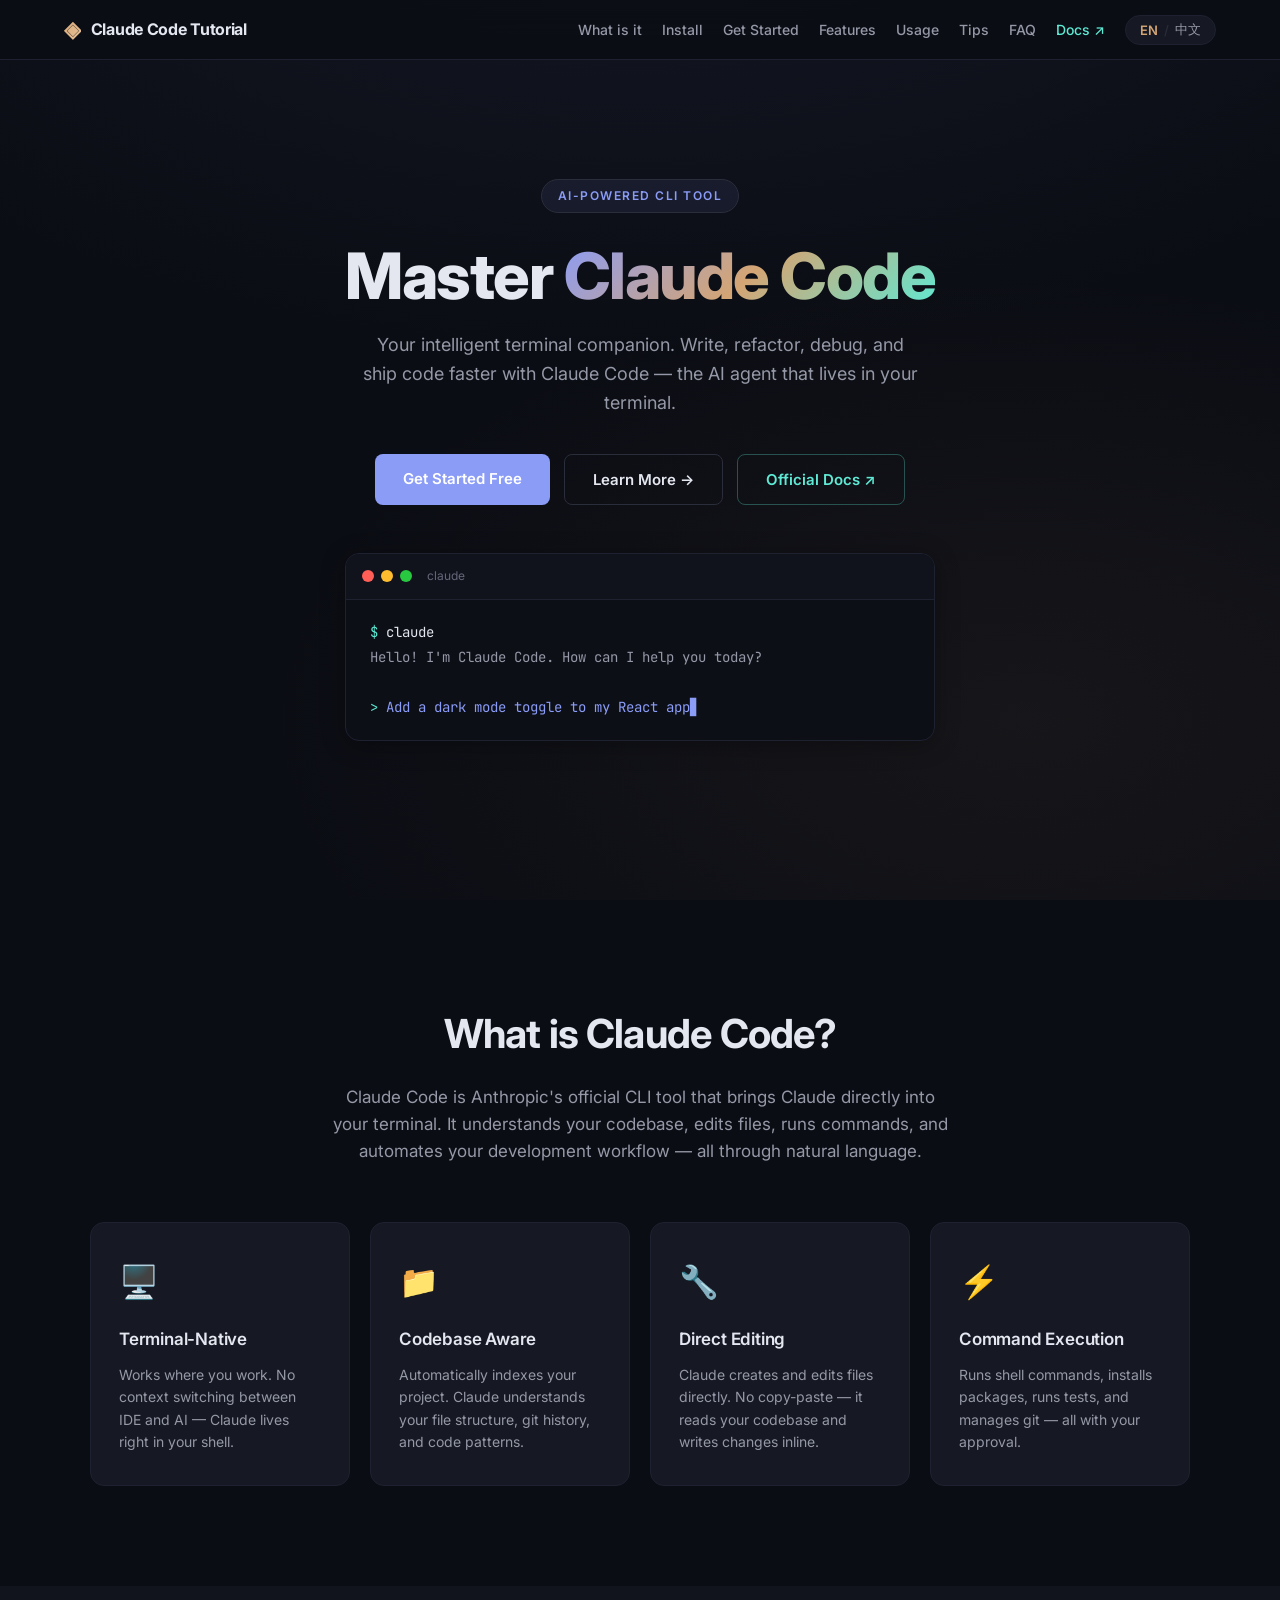
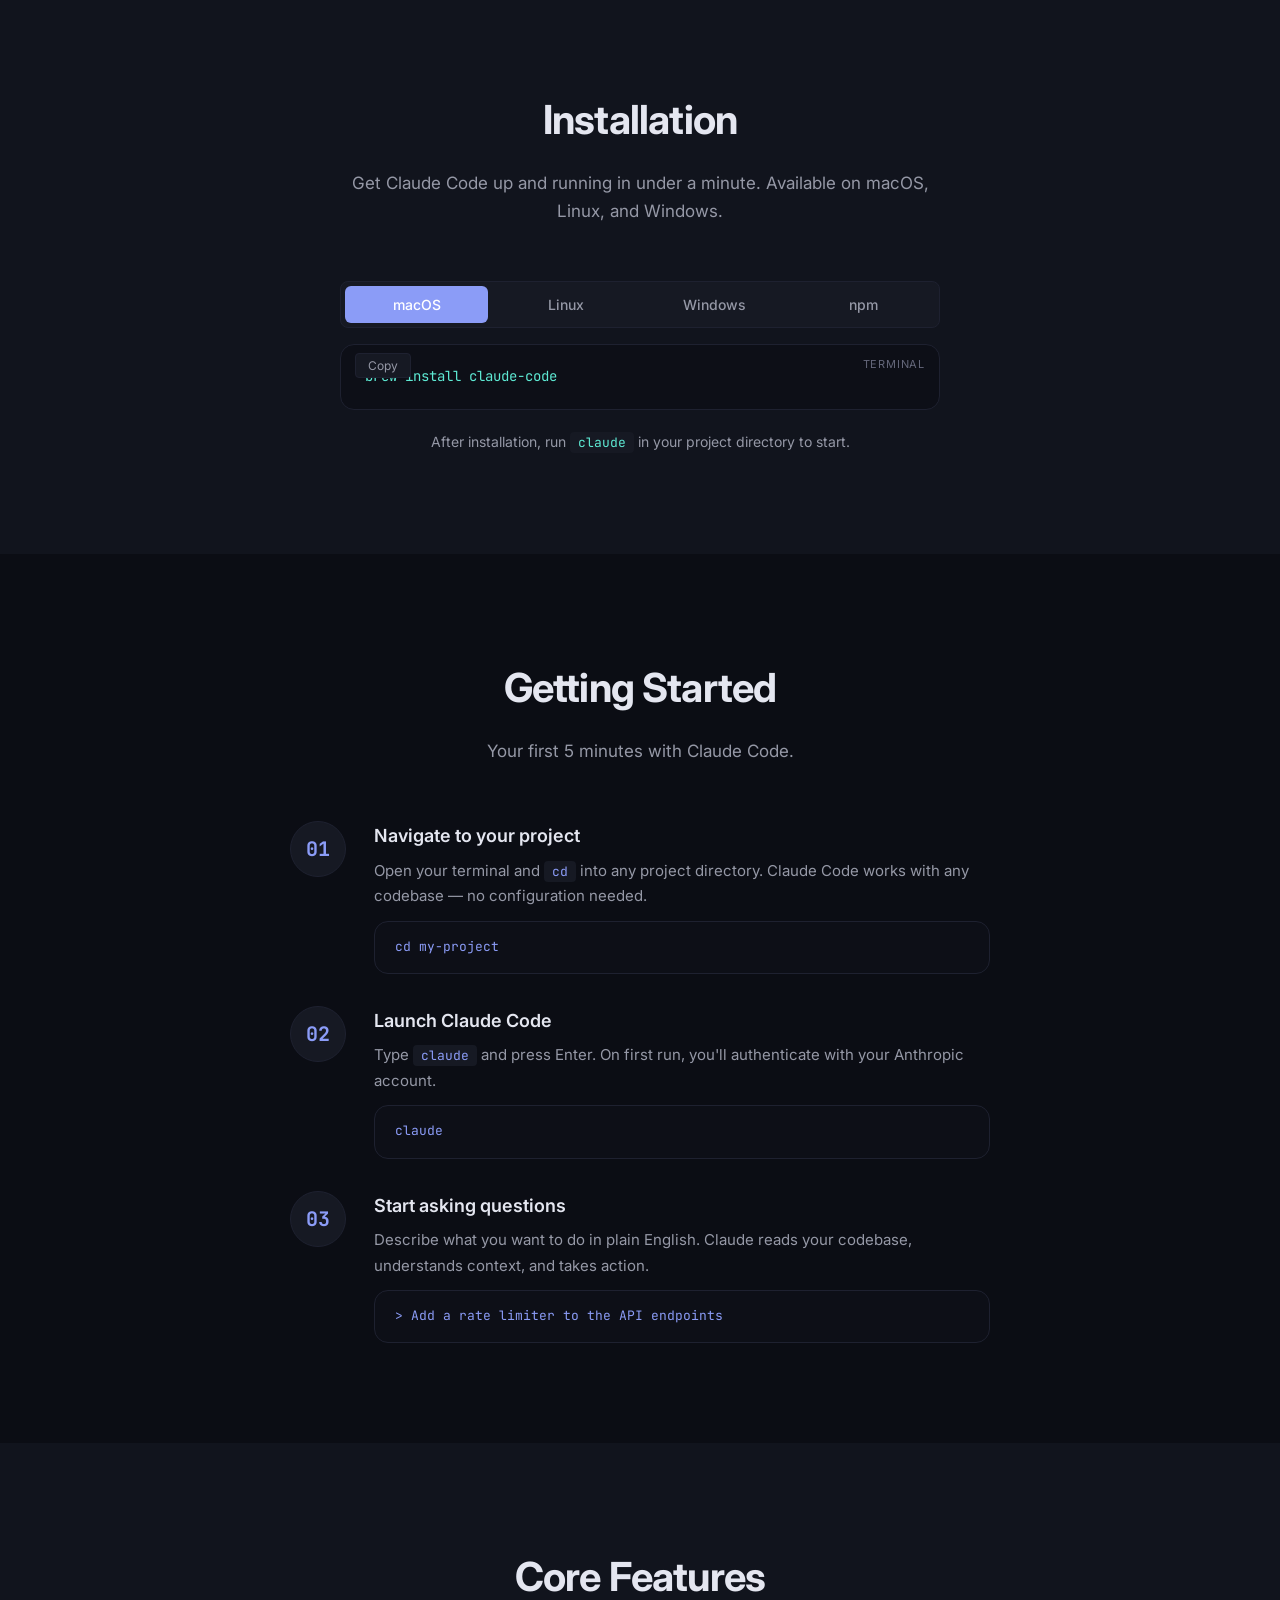
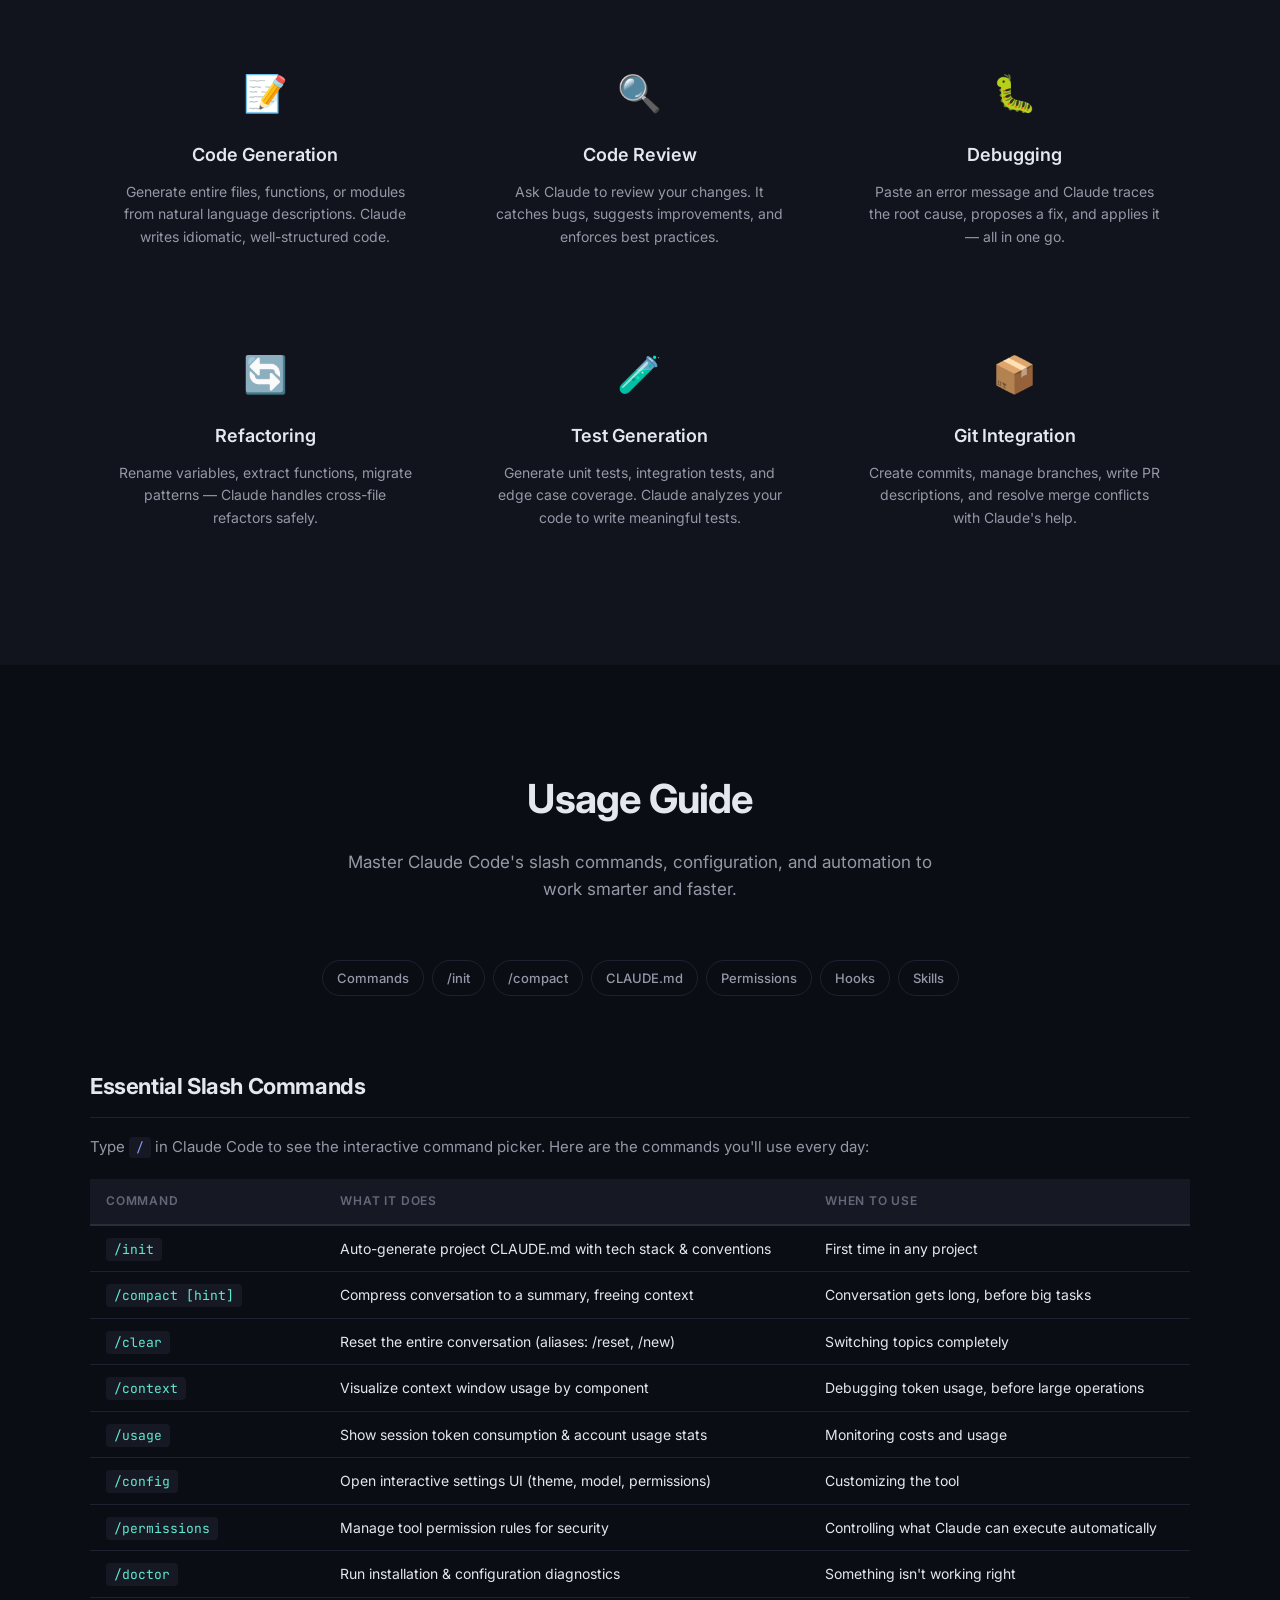
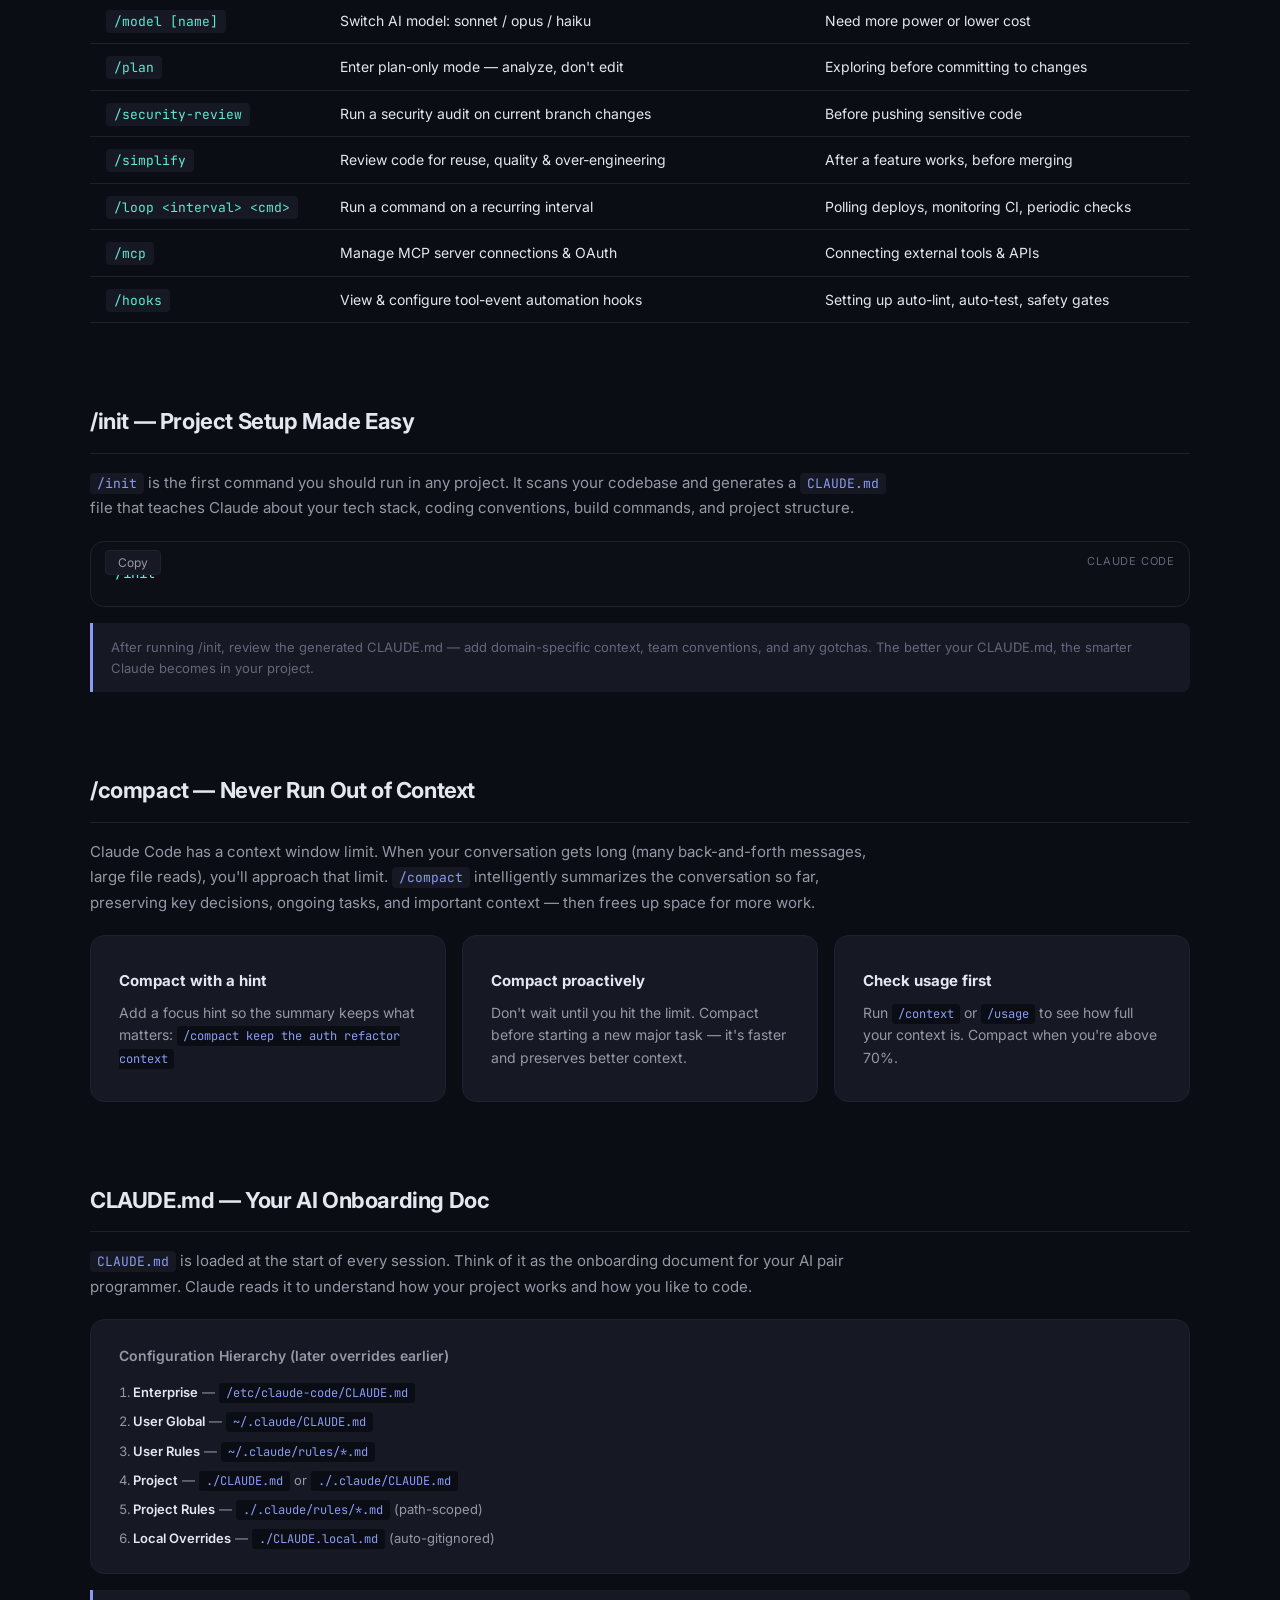
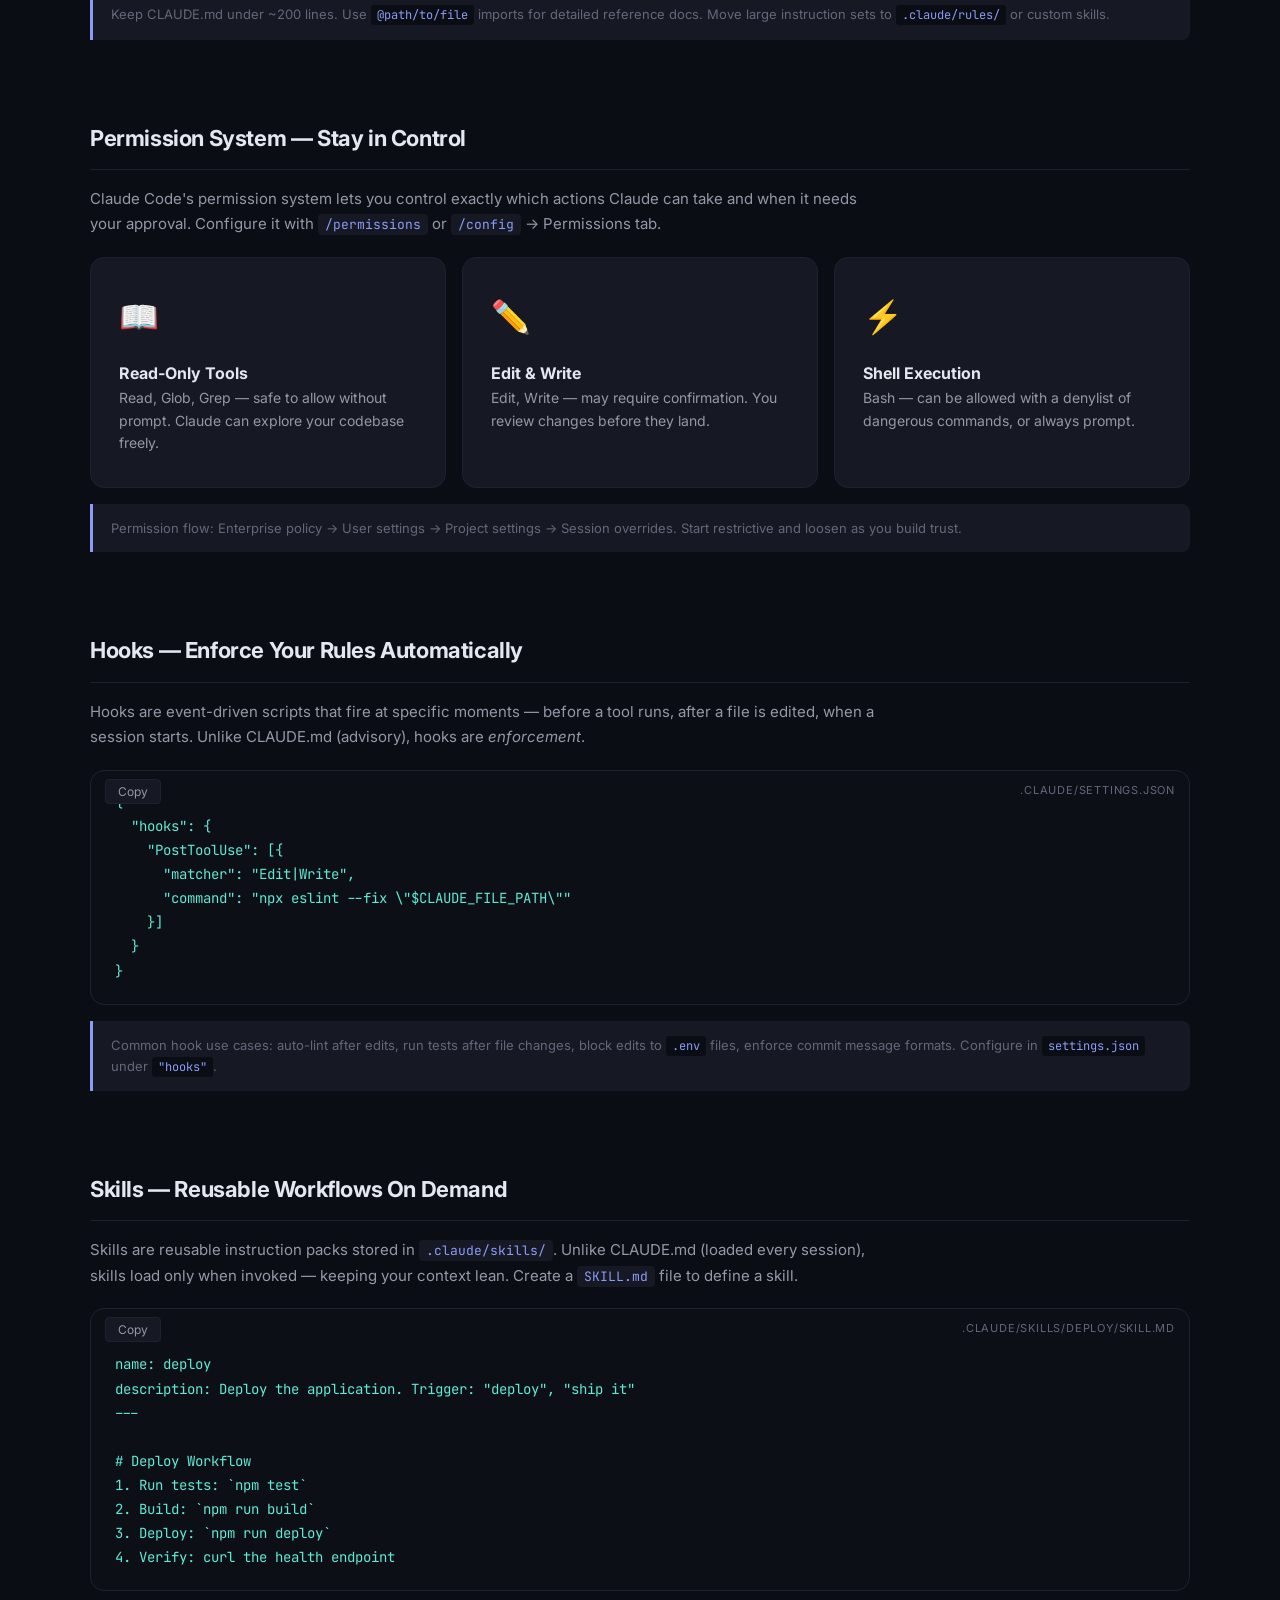
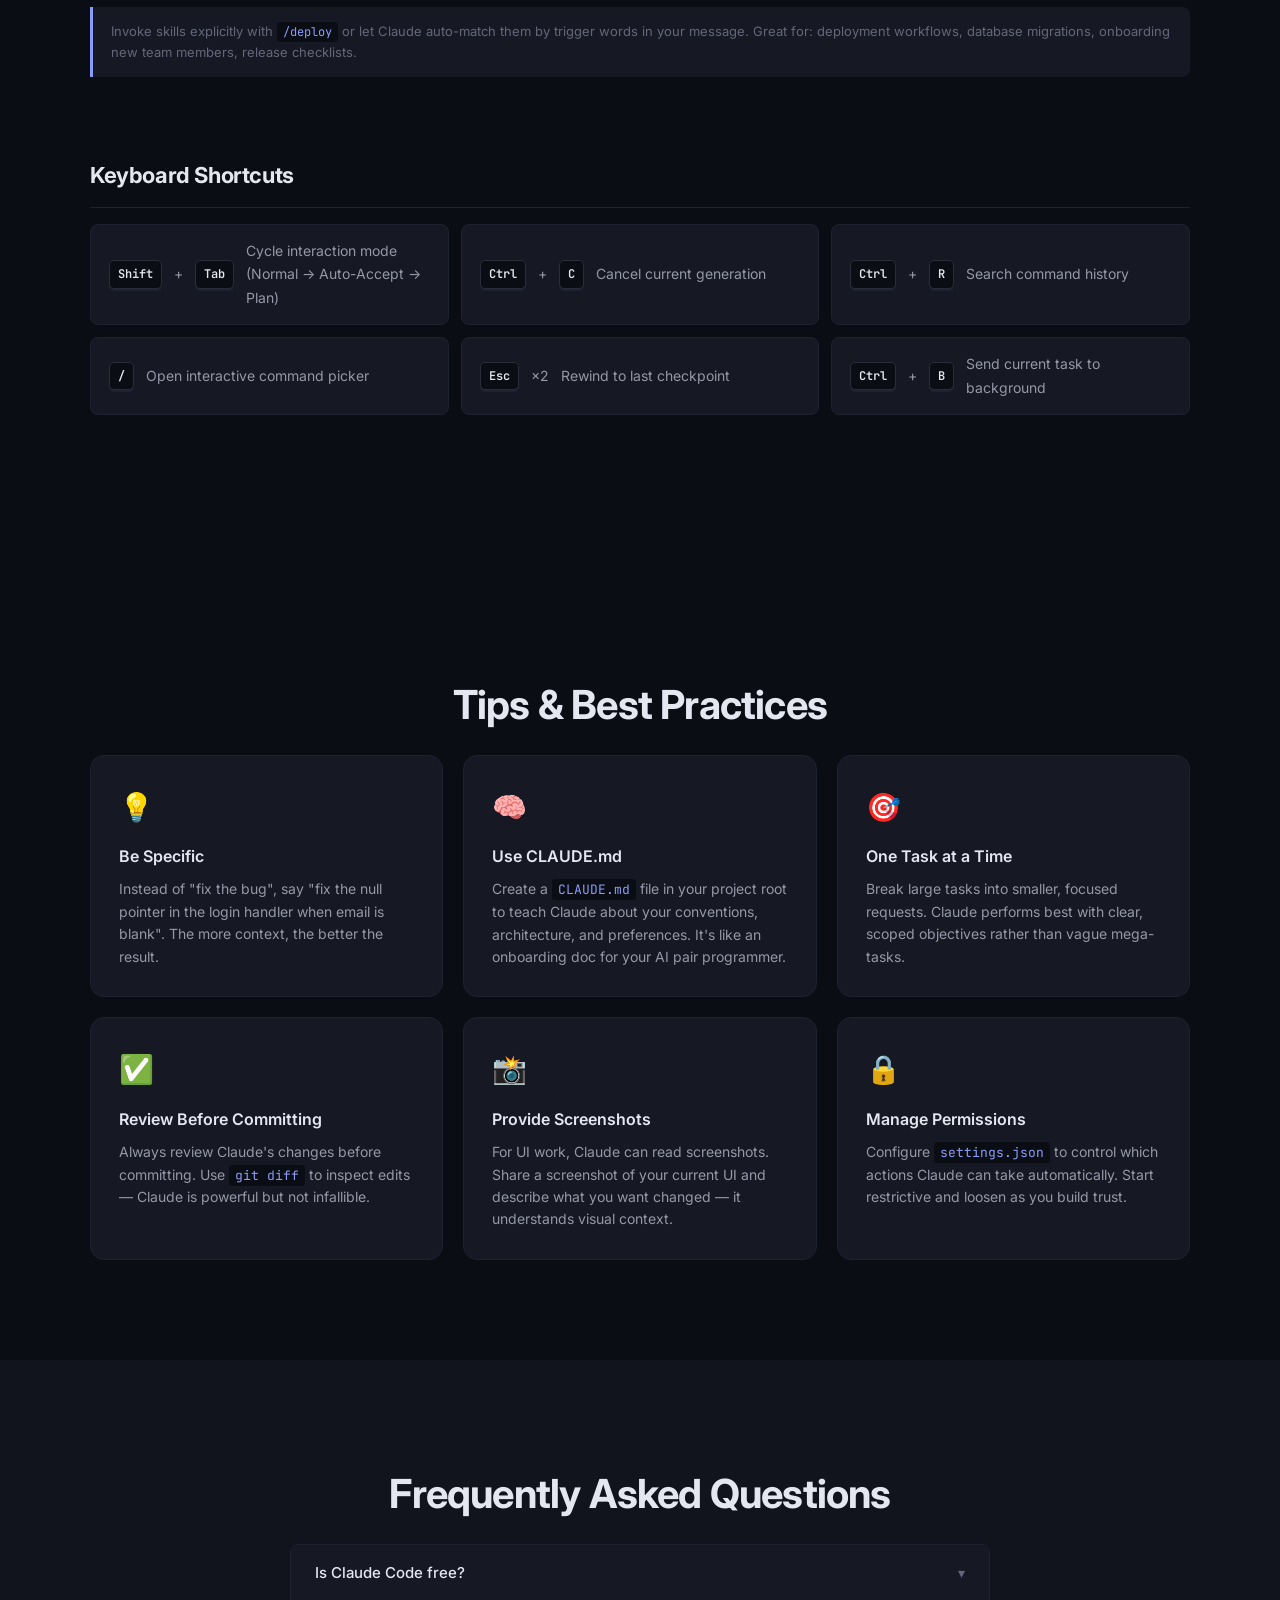
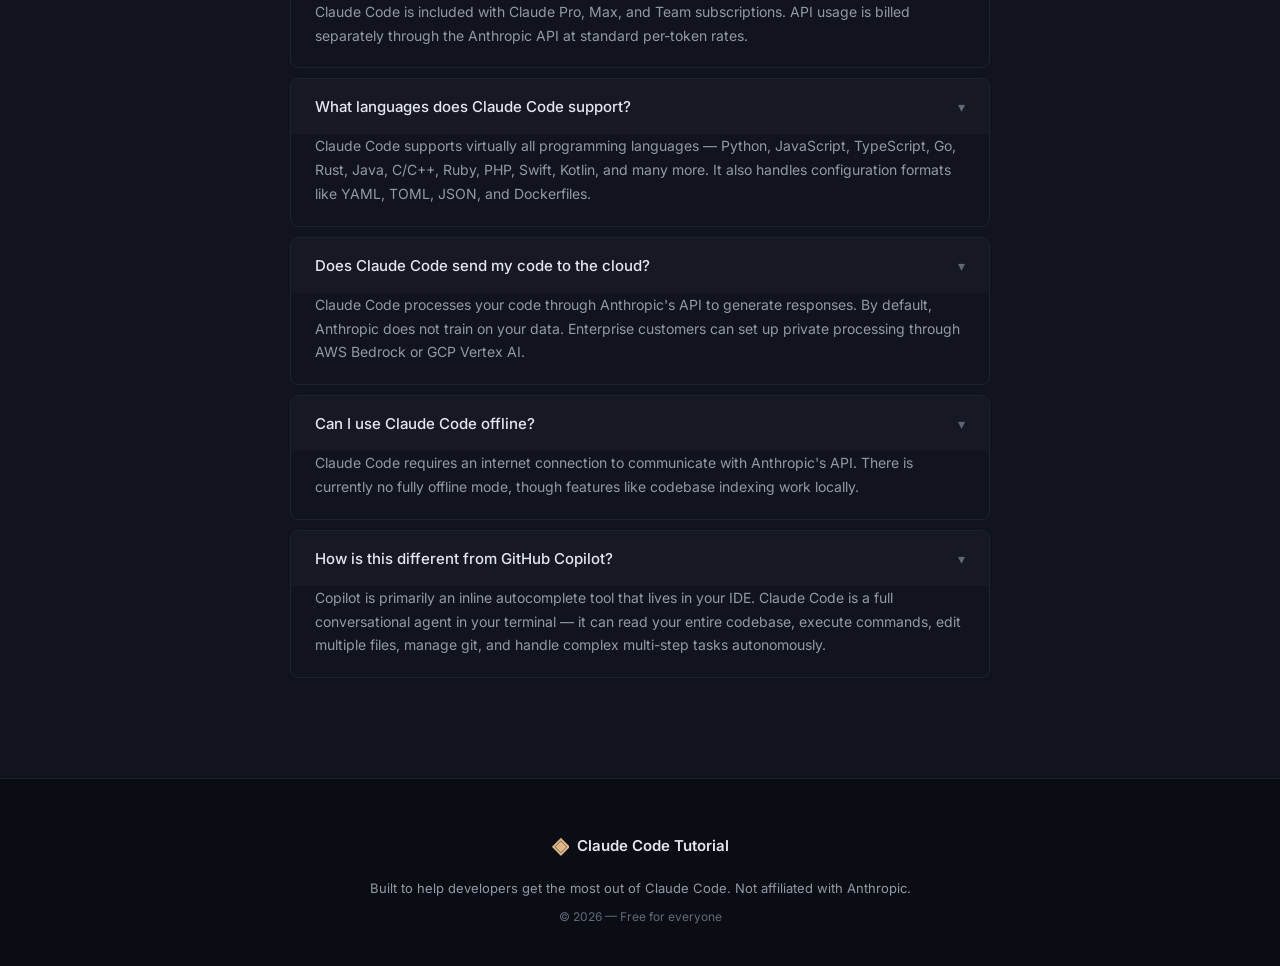
==== index.html @ 5f7d4d85 "Add files via upload" ====
<!DOCTYPE html>
<html lang="en" data-lang="en">
<head>
    <meta charset="UTF-8">
    <meta name="viewport" content="width=device-width, initial-scale=1.0">
    <title data-i18n="title">Claude Code Tutorial — Master AI-Powered Development</title>
    <meta name="description" content="A comprehensive tutorial for Claude Code, the AI-powered CLI coding assistant from Anthropic. Learn installation, slash commands, CLAUDE.md, permissions, hooks, and skills.">
    <meta name="keywords" content="Claude Code, tutorial, AI coding, CLI, Anthropic, slash commands, CLAUDE.md, AI assistant, coding tutorial, developer tools">
    <meta name="author" content="Claude Code Tutorial">
    <meta name="robots" content="index, follow, max-snippet:-1, max-image-preview:large">

    <!-- Favicon -->
    <link rel="icon" type="image/svg+xml" href="data:image/svg+xml,%3Csvg xmlns='http://www.w3.org/2000/svg' viewBox='0 0 32 32'%3E%3Crect width='32' height='32' rx='6' fill='%230b0d14'/%3E%3Ctext x='16' y='24' text-anchor='middle' font-size='22' font-weight='bold' fill='%23d4a574' font-family='serif'%3E◈%3C/text%3E%3C/svg%3E">
    <link rel="apple-touch-icon" href="data:image/svg+xml,%3Csvg xmlns='http://www.w3.org/2000/svg' viewBox='0 0 32 32'%3E%3Crect width='32' height='32' rx='6' fill='%230b0d14'/%3E%3Ctext x='16' y='24' text-anchor='middle' font-size='22' font-weight='bold' fill='%23d4a574' font-family='serif'%3E◈%3C/text%3E%3C/svg%3E">

    <!-- Canonical -->
    <link rel="canonical" href="https://claude-code.tutorial">
    <link rel="alternate" hreflang="en" href="https://claude-code.tutorial">
    <link rel="alternate" hreflang="zh" href="https://claude-code.tutorial?lang=zh">

    <!-- Open Graph -->
    <meta property="og:type" content="website">
    <meta property="og:title" content="Claude Code Tutorial — Master AI-Powered Development">
    <meta property="og:description" content="A comprehensive tutorial for Claude Code, the AI-powered CLI coding assistant. Learn installation, slash commands, CLAUDE.md, permissions, hooks, and skills.">
    <meta property="og:site_name" content="Claude Code Tutorial">
    <meta property="og:locale" content="en_US">
    <meta property="og:image" content="https://claude-code.tutorial/og-image.png">
    <meta property="og:image:width" content="1200">
    <meta property="og:image:height" content="630">

    <!-- Twitter Card -->
    <meta name="twitter:card" content="summary_large_image">
    <meta name="twitter:title" content="Claude Code Tutorial — Master AI-Powered Development">
    <meta name="twitter:description" content="A comprehensive tutorial for Claude Code, the AI-powered CLI coding assistant. Learn installation, slash commands, CLAUDE.md, permissions, hooks, and skills.">
    <meta name="twitter:image" content="https://claude-code.tutorial/og-image.png">

    <!-- Structured Data (Schema.org) -->
    <script type="application/ld+json">
    {
      "@context": "https://schema.org",
      "@type": "WebSite",
      "name": "Claude Code Tutorial",
      "url": "https://claude-code.tutorial",
      "description": "A comprehensive tutorial for Claude Code, the AI-powered CLI coding assistant from Anthropic.",
      "inLanguage": ["en", "zh"],
      "about": {
        "@type": "SoftwareApplication",
        "name": "Claude Code",
        "applicationCategory": "DeveloperApplication",
        "operatingSystem": "macOS, Linux, Windows"
      },
      "hasPart": [
        {
          "@type": "HowTo",
          "name": "Installing Claude Code",
          "step": [
            { "@type": "HowToStep", "position": 1, "text": "Open your terminal" },
            { "@type": "HowToStep", "position": 2, "text": "Run the install command for your platform" },
            { "@type": "HowToStep", "position": 3, "text": "Navigate to your project and run 'claude'" }
          ]
        }
      ]
    }
    </script>

    <link rel="stylesheet" href="css/style.css">
    <link rel="preconnect" href="https://fonts.googleapis.com">
    <link rel="preconnect" href="https://fonts.gstatic.com" crossorigin>
    <link href="https://fonts.googleapis.com/css2?family=Inter:wght@400;500;600;700;800&family=JetBrains+Mono:wght@400;500;600&display=swap" rel="stylesheet">
</head>
<body>

    <!-- Navigation -->
    <nav class="nav">
        <div class="nav-inner">
            <a href="#" class="nav-logo">
                <span class="logo-icon">◈</span>
                <span data-i18n="nav_title">Claude Code Tutorial</span>
            </a>
            <div class="nav-actions">
                <a href="#what" class="nav-link" data-i18n="nav_what">What is it</a>
                <a href="#install" class="nav-link" data-i18n="nav_install">Install</a>
                <a href="#start" class="nav-link" data-i18n="nav_start">Get Started</a>
                <a href="#features" class="nav-link" data-i18n="nav_features">Features</a>
                <a href="#usage" class="nav-link" data-i18n="nav_usage">Usage</a>
                <a href="#tips" class="nav-link" data-i18n="nav_tips">Tips</a>
                <a href="#faq" class="nav-link" data-i18n="nav_faq">FAQ</a>
                <a href="https://code.claude.com/docs" class="nav-link nav-link-external" target="_blank" rel="noopener" data-i18n="nav_docs">Docs ↗</a>
                <button class="lang-switch" id="langSwitch" aria-label="Switch language">
                    <span class="lang-option lang-active" data-lang-val="en">EN</span>
                    <span class="lang-divider">/</span>
                    <span class="lang-option" data-lang-val="zh">中文</span>
                </button>
            </div>
        </div>
    </nav>

    <!-- Hero -->
    <header class="hero" id="hero">
        <div class="hero-bg"></div>
        <div class="hero-content">
            <div class="hero-badge" data-i18n="hero_badge">AI-POWERED CLI TOOL</div>
            <h1 data-i18n="hero_title">Master <span class="gradient-text">Claude Code</span></h1>
            <p class="hero-subtitle" data-i18n="hero_subtitle">
                Your intelligent terminal companion. Write, refactor, debug, and ship code faster with Claude Code — the AI agent that lives in your terminal.
            </p>
            <div class="hero-buttons">
                <a href="#install" class="btn btn-primary" data-i18n="hero_cta">Get Started Free</a>
                <a href="#what" class="btn btn-secondary" data-i18n="hero_learn">Learn More →</a>
                <a href="https://code.claude.com/docs" class="btn btn-outline" target="_blank" rel="noopener" data-i18n="hero_docs">Official Docs ↗</a>
            </div>
            <div class="hero-terminal">
                <div class="terminal-bar">
                    <span class="terminal-dot red"></span>
                    <span class="terminal-dot yellow"></span>
                    <span class="terminal-dot green"></span>
                    <span class="terminal-title">claude</span>
                </div>
                <div class="terminal-body">
                    <span class="prompt">$</span> <span class="cmd">claude</span>
                    <br>
                    <span class="output">Hello! I'm Claude Code. How can I help you today?</span>
                    <br><br>
                    <span class="prompt">></span> <span class="cmd-typed">Add a dark mode toggle to my React app</span><span class="cursor">▊</span>
                </div>
            </div>
        </div>
    </header>

    <!-- What is Claude Code -->
    <section id="what" class="section">
        <div class="container">
            <h2 class="section-title" data-i18n="what_title">What is Claude Code?</h2>
            <p class="section-lead" data-i18n="what_lead">
                Claude Code is Anthropic's official CLI tool that brings Claude directly into your terminal. It understands your codebase, edits files, runs commands, and automates your development workflow — all through natural language.
            </p>
            <div class="cards-grid">
                <div class="card">
                    <div class="card-icon">🖥️</div>
                    <h3 data-i18n="what_card1_title">Terminal-Native</h3>
                    <p data-i18n="what_card1_desc">Works where you work. No context switching between IDE and AI — Claude lives right in your shell.</p>
                </div>
                <div class="card">
                    <div class="card-icon">📁</div>
                    <h3 data-i18n="what_card2_title">Codebase Aware</h3>
                    <p data-i18n="what_card2_desc">Automatically indexes your project. Claude understands your file structure, git history, and code patterns.</p>
                </div>
                <div class="card">
                    <div class="card-icon">🔧</div>
                    <h3 data-i18n="what_card3_title">Direct Editing</h3>
                    <p data-i18n="what_card3_desc">Claude creates and edits files directly. No copy-paste — it reads your codebase and writes changes inline.</p>
                </div>
                <div class="card">
                    <div class="card-icon">⚡</div>
                    <h3 data-i18n="what_card4_title">Command Execution</h3>
                    <p data-i18n="what_card4_desc">Runs shell commands, installs packages, runs tests, and manages git — all with your approval.</p>
                </div>
            </div>
        </div>
    </section>

    <!-- Installation -->
    <section id="install" class="section section-alt">
        <div class="container">
            <h2 class="section-title" data-i18n="install_title">Installation</h2>
            <p class="section-lead" data-i18n="install_lead">
                Get Claude Code up and running in under a minute. Available on macOS, Linux, and Windows.
            </p>
            <div class="install-tabs">
                <div class="tab-buttons">
                    <button class="tab-btn active" data-tab="macos">macOS</button>
                    <button class="tab-btn" data-tab="linux">Linux</button>
                    <button class="tab-btn" data-tab="windows">Windows</button>
                    <button class="tab-btn" data-tab="npm">npm</button>
                </div>
                <div class="tab-content active" data-tab-content="macos">
                    <div class="code-block">
                        <div class="code-label">Terminal</div>
                        <pre><code>brew install claude-code</code></pre>
                        <button class="copy-btn" data-copy="brew install claude-code" data-i18n="copy">Copy</button>
                    </div>
                </div>
                <div class="tab-content" data-tab-content="linux">
                    <div class="code-block">
                        <div class="code-label">Terminal</div>
                        <pre><code>curl -fsSL https://claude.ai/install.sh | bash</code></pre>
                        <button class="copy-btn" data-copy="curl -fsSL https://claude.ai/install.sh | bash" data-i18n="copy">Copy</button>
                    </div>
                </div>
                <div class="tab-content" data-tab-content="windows">
                    <div class="code-block">
                        <div class="code-label">PowerShell</div>
                        <pre><code>irm https://claude.ai/install.ps1 | iex</code></pre>
                        <button class="copy-btn" data-copy="irm https://claude.ai/install.ps1 | iex" data-i18n="copy">Copy</button>
                    </div>
                </div>
                <div class="tab-content" data-tab-content="npm">
                    <div class="code-block">
                        <div class="code-label">Terminal</div>
                        <pre><code>npm install -g @anthropic-ai/claude-code</code></pre>
                        <button class="copy-btn" data-copy="npm install -g @anthropic-ai/claude-code" data-i18n="copy">Copy</button>
                    </div>
                </div>
            </div>
            <p class="install-note" data-i18n="install_note">
                After installation, run <code>claude</code> in your project directory to start.
            </p>
        </div>
    </section>

    <!-- Getting Started -->
    <section id="start" class="section">
        <div class="container">
            <h2 class="section-title" data-i18n="start_title">Getting Started</h2>
            <p class="section-lead" data-i18n="start_lead">Your first 5 minutes with Claude Code.</p>
            <div class="steps">
                <div class="step">
                    <div class="step-number">01</div>
                    <div class="step-content">
                        <h3 data-i18n="start_step1_title">Navigate to your project</h3>
                        <p data-i18n="start_step1_desc">Open your terminal and <code>cd</code> into any project directory. Claude Code works with any codebase — no configuration needed.</p>
                        <div class="code-block compact">
                            <pre><code>cd my-project</code></pre>
                        </div>
                    </div>
                </div>
                <div class="step">
                    <div class="step-number">02</div>
                    <div class="step-content">
                        <h3 data-i18n="start_step2_title">Launch Claude Code</h3>
                        <p data-i18n="start_step2_desc">Type <code>claude</code> and press Enter. On first run, you'll authenticate with your Anthropic account.</p>
                        <div class="code-block compact">
                            <pre><code>claude</code></pre>
                        </div>
                    </div>
                </div>
                <div class="step">
                    <div class="step-number">03</div>
                    <div class="step-content">
                        <h3 data-i18n="start_step3_title">Start asking questions</h3>
                        <p data-i18n="start_step3_desc">Describe what you want to do in plain English. Claude reads your codebase, understands context, and takes action.</p>
                        <div class="code-block compact">
                            <pre><code>> Add a rate limiter to the API endpoints</code></pre>
                        </div>
                    </div>
                </div>
            </div>
        </div>
    </section>

    <!-- Features -->
    <section id="features" class="section section-alt">
        <div class="container">
            <h2 class="section-title" data-i18n="features_title">Core Features</h2>
            <div class="features-grid">
                <div class="feature">
                    <div class="feature-icon">📝</div>
                    <h3 data-i18n="feature1_title">Code Generation</h3>
                    <p data-i18n="feature1_desc">Generate entire files, functions, or modules from natural language descriptions. Claude writes idiomatic, well-structured code.</p>
                </div>
                <div class="feature">
                    <div class="feature-icon">🔍</div>
                    <h3 data-i18n="feature2_title">Code Review</h3>
                    <p data-i18n="feature2_desc">Ask Claude to review your changes. It catches bugs, suggests improvements, and enforces best practices.</p>
                </div>
                <div class="feature">
                    <div class="feature-icon">🐛</div>
                    <h3 data-i18n="feature3_title">Debugging</h3>
                    <p data-i18n="feature3_desc">Paste an error message and Claude traces the root cause, proposes a fix, and applies it — all in one go.</p>
                </div>
                <div class="feature">
                    <div class="feature-icon">🔄</div>
                    <h3 data-i18n="feature4_title">Refactoring</h3>
                    <p data-i18n="feature4_desc">Rename variables, extract functions, migrate patterns — Claude handles cross-file refactors safely.</p>
                </div>
                <div class="feature">
                    <div class="feature-icon">🧪</div>
                    <h3 data-i18n="feature5_title">Test Generation</h3>
                    <p data-i18n="feature5_desc">Generate unit tests, integration tests, and edge case coverage. Claude analyzes your code to write meaningful tests.</p>
                </div>
                <div class="feature">
                    <div class="feature-icon">📦</div>
                    <h3 data-i18n="feature6_title">Git Integration</h3>
                    <p data-i18n="feature6_desc">Create commits, manage branches, write PR descriptions, and resolve merge conflicts with Claude's help.</p>
                </div>
            </div>
        </div>
    </section>

    <!-- Usage Guide -->
    <section id="usage" class="section">
        <div class="container">
            <h2 class="section-title" data-i18n="usage_title">Usage Guide</h2>
            <p class="section-lead" data-i18n="usage_lead">
                Master Claude Code's slash commands, configuration, and automation to work smarter and faster.
            </p>

            <!-- Sub-nav for usage -->
            <div class="usage-subnav">
                <a href="#usage-commands" data-i18n="usage_sub_commands">Commands</a>
                <a href="#usage-init" data-i18n="usage_sub_init">/init</a>
                <a href="#usage-compact" data-i18n="usage_sub_compact">/compact</a>
                <a href="#usage-claudemd" data-i18n="usage_sub_claudemd">CLAUDE.md</a>
                <a href="#usage-permissions" data-i18n="usage_sub_perms">Permissions</a>
                <a href="#usage-hooks" data-i18n="usage_sub_hooks">Hooks</a>
                <a href="#usage-skills" data-i18n="usage_sub_skills">Skills</a>
            </div>

            <!-- Essential Slash Commands -->
            <div id="usage-commands" class="usage-block">
                <h3 class="usage-title" data-i18n="usage_cmd_title">Essential Slash Commands</h3>
                <p class="usage-desc" data-i18n="usage_cmd_desc">
                    Type <code>/</code> in Claude Code to see the interactive command picker. Here are the commands you'll use every day:
                </p>
                <div class="cmd-table-wrap">
                    <table class="cmd-table">
                        <thead>
                            <tr>
                                <th data-i18n="tbl_command">Command</th>
                                <th data-i18n="tbl_what">What it does</th>
                                <th data-i18n="tbl_when">When to use</th>
                            </tr>
                        </thead>
                        <tbody>
                            <tr>
                                <td><code>/init</code></td>
                                <td data-i18n="cmd_init_desc">Auto-generate project CLAUDE.md with tech stack &amp; conventions</td>
                                <td data-i18n="cmd_init_when">First time in any project</td>
                            </tr>
                            <tr>
                                <td><code>/compact [hint]</code></td>
                                <td data-i18n="cmd_compact_desc">Compress conversation to a summary, freeing context</td>
                                <td data-i18n="cmd_compact_when">Conversation gets long, before big tasks</td>
                            </tr>
                            <tr>
                                <td><code>/clear</code></td>
                                <td data-i18n="cmd_clear_desc">Reset the entire conversation (aliases: /reset, /new)</td>
                                <td data-i18n="cmd_clear_when">Switching topics completely</td>
                            </tr>
                            <tr>
                                <td><code>/context</code></td>
                                <td data-i18n="cmd_context_desc">Visualize context window usage by component</td>
                                <td data-i18n="cmd_context_when">Debugging token usage, before large operations</td>
                            </tr>
                            <tr>
                                <td><code>/usage</code></td>
                                <td data-i18n="cmd_usage_desc">Show session token consumption & account usage stats</td>
                                <td data-i18n="cmd_usage_when">Monitoring costs and usage</td>
                            </tr>
                            <tr>
                                <td><code>/config</code></td>
                                <td data-i18n="cmd_config_desc">Open interactive settings UI (theme, model, permissions)</td>
                                <td data-i18n="cmd_config_when">Customizing the tool</td>
                            </tr>
                            <tr>
                                <td><code>/permissions</code></td>
                                <td data-i18n="cmd_perms_desc">Manage tool permission rules for security</td>
                                <td data-i18n="cmd_perms_when">Controlling what Claude can execute automatically</td>
                            </tr>
                            <tr>
                                <td><code>/doctor</code></td>
                                <td data-i18n="cmd_doctor_desc">Run installation &amp; configuration diagnostics</td>
                                <td data-i18n="cmd_doctor_when">Something isn't working right</td>
                            </tr>
                            <tr>
                                <td><code>/model [name]</code></td>
                                <td data-i18n="cmd_model_desc">Switch AI model: sonnet / opus / haiku</td>
                                <td data-i18n="cmd_model_when">Need more power or lower cost</td>
                            </tr>
                            <tr>
                                <td><code>/plan</code></td>
                                <td data-i18n="cmd_plan_desc">Enter plan-only mode — analyze, don't edit</td>
                                <td data-i18n="cmd_plan_when">Exploring before committing to changes</td>
                            </tr>
                            <tr>
                                <td><code>/security-review</code></td>
                                <td data-i18n="cmd_security_desc">Run a security audit on current branch changes</td>
                                <td data-i18n="cmd_security_when">Before pushing sensitive code</td>
                            </tr>
                            <tr>
                                <td><code>/simplify</code></td>
                                <td data-i18n="cmd_simplify_desc">Review code for reuse, quality &amp; over-engineering</td>
                                <td data-i18n="cmd_simplify_when">After a feature works, before merging</td>
                            </tr>
                            <tr>
                                <td><code>/loop &lt;interval&gt; &lt;cmd&gt;</code></td>
                                <td data-i18n="cmd_loop_desc">Run a command on a recurring interval</td>
                                <td data-i18n="cmd_loop_when">Polling deploys, monitoring CI, periodic checks</td>
                            </tr>
                            <tr>
                                <td><code>/mcp</code></td>
                                <td data-i18n="cmd_mcp_desc">Manage MCP server connections &amp; OAuth</td>
                                <td data-i18n="cmd_mcp_when">Connecting external tools &amp; APIs</td>
                            </tr>
                            <tr>
                                <td><code>/hooks</code></td>
                                <td data-i18n="cmd_hooks_desc">View &amp; configure tool-event automation hooks</td>
                                <td data-i18n="cmd_hooks_when">Setting up auto-lint, auto-test, safety gates</td>
                            </tr>
                        </tbody>
                    </table>
                </div>
            </div>

            <!-- /init Deep Dive -->
            <div id="usage-init" class="usage-block">
                <h3 class="usage-title" data-i18n="usage_init_title">/init — Project Setup Made Easy</h3>
                <p class="usage-desc" data-i18n="usage_init_desc">
                    <code>/init</code> is the first command you should run in any project. It scans your codebase and generates a <code>CLAUDE.md</code> file that teaches Claude about your tech stack, coding conventions, build commands, and project structure.
                </p>
                <div class="code-block">
                    <div class="code-label">Claude Code</div>
                    <pre><code>/init</code></pre>
                    <button class="copy-btn" data-copy="/init" data-i18n="copy">Copy</button>
                </div>
                <p class="usage-note" data-i18n="usage_init_note">
                    After running /init, review the generated CLAUDE.md — add domain-specific context, team conventions, and any gotchas. The better your CLAUDE.md, the smarter Claude becomes in your project.
                </p>
            </div>

            <!-- /compact Deep Dive -->
            <div id="usage-compact" class="usage-block">
                <h3 class="usage-title" data-i18n="usage_compact_title">/compact — Never Run Out of Context</h3>
                <p class="usage-desc" data-i18n="usage_compact_desc">
                    Claude Code has a context window limit. When your conversation gets long (many back-and-forth messages, large file reads), you'll approach that limit. <code>/compact</code> intelligently summarizes the conversation so far, preserving key decisions, ongoing tasks, and important context — then frees up space for more work.
                </p>
                <div class="usage-cards">
                    <div class="card">
                        <h4 data-i18n="compact_tip1_title">Compact with a hint</h4>
                        <p data-i18n="compact_tip1_desc">Add a focus hint so the summary keeps what matters: <code>/compact keep the auth refactor context</code></p>
                    </div>
                    <div class="card">
                        <h4 data-i18n="compact_tip2_title">Compact proactively</h4>
                        <p data-i18n="compact_tip2_desc">Don't wait until you hit the limit. Compact before starting a new major task — it's faster and preserves better context.</p>
                    </div>
                    <div class="card">
                        <h4 data-i18n="compact_tip3_title">Check usage first</h4>
                        <p data-i18n="compact_tip3_desc">Run <code>/context</code> or <code>/usage</code> to see how full your context is. Compact when you're above 70%.</p>
                    </div>
                </div>
            </div>

            <!-- CLAUDE.md Deep Dive -->
            <div id="usage-claudemd" class="usage-block">
                <h3 class="usage-title" data-i18n="usage_claudemd_title">CLAUDE.md — Your AI Onboarding Doc</h3>
                <p class="usage-desc" data-i18n="usage_claudemd_desc">
                    <code>CLAUDE.md</code> is loaded at the start of every session. Think of it as the onboarding document for your AI pair programmer. Claude reads it to understand how your project works and how you like to code.
                </p>
                <div class="claudemd-hierarchy">
                    <h4 data-i18n="claudemd_hierarchy_title">Configuration Hierarchy (later overrides earlier)</h4>
                    <ol>
                        <li><strong data-i18n="claudemd_l1">Enterprise</strong> — <code>/etc/claude-code/CLAUDE.md</code></li>
                        <li><strong data-i18n="claudemd_l2">User Global</strong> — <code>~/.claude/CLAUDE.md</code></li>
                        <li><strong data-i18n="claudemd_l3">User Rules</strong> — <code>~/.claude/rules/*.md</code></li>
                        <li><strong data-i18n="claudemd_l4">Project</strong> — <code>./CLAUDE.md</code> or <code>./.claude/CLAUDE.md</code></li>
                        <li><strong data-i18n="claudemd_l5">Project Rules</strong> — <code>./.claude/rules/*.md</code> (path-scoped)</li>
                        <li><strong data-i18n="claudemd_l6">Local Overrides</strong> — <code>./CLAUDE.local.md</code> (auto-gitignored)</li>
                    </ol>
                </div>
                <p class="usage-note" data-i18n="usage_claudemd_note">
                    Keep CLAUDE.md under ~200 lines. Use <code>@path/to/file</code> imports for detailed reference docs. Move large instruction sets to <code>.claude/rules/</code> or custom skills.
                </p>
            </div>

            <!-- Permissions -->
            <div id="usage-permissions" class="usage-block">
                <h3 class="usage-title" data-i18n="usage_perms_title">Permission System — Stay in Control</h3>
                <p class="usage-desc" data-i18n="usage_perms_desc">
                    Claude Code's permission system lets you control exactly which actions Claude can take and when it needs your approval. Configure it with <code>/permissions</code> or <code>/config</code> → Permissions tab.
                </p>
                <div class="perms-cards">
                    <div class="card">
                        <div class="card-icon">📖</div>
                        <h4 data-i18n="perms_read_title">Read-Only Tools</h4>
                        <p data-i18n="perms_read_desc">Read, Glob, Grep — safe to allow without prompt. Claude can explore your codebase freely.</p>
                    </div>
                    <div class="card">
                        <div class="card-icon">✏️</div>
                        <h4 data-i18n="perms_edit_title">Edit & Write</h4>
                        <p data-i18n="perms_edit_desc">Edit, Write — may require confirmation. You review changes before they land.</p>
                    </div>
                    <div class="card">
                        <div class="card-icon">⚡</div>
                        <h4 data-i18n="perms_bash_title">Shell Execution</h4>
                        <p data-i18n="perms_bash_desc">Bash — can be allowed with a denylist of dangerous commands, or always prompt.</p>
                    </div>
                </div>
                <p class="usage-note" data-i18n="usage_perms_note">
                    Permission flow: Enterprise policy → User settings → Project settings → Session overrides. Start restrictive and loosen as you build trust.
                </p>
            </div>

            <!-- Hooks -->
            <div id="usage-hooks" class="usage-block">
                <h3 class="usage-title" data-i18n="usage_hooks_title">Hooks — Enforce Your Rules Automatically</h3>
                <p class="usage-desc" data-i18n="usage_hooks_desc">
                    Hooks are event-driven scripts that fire at specific moments — before a tool runs, after a file is edited, when a session starts. Unlike CLAUDE.md (advisory), hooks are <em>enforcement</em>.
                </p>
                <div class="code-block">
                    <div class="code-label">.claude/settings.json</div>
                    <pre><code>{
  "hooks": {
    "PostToolUse": [{
      "matcher": "Edit|Write",
      "command": "npx eslint --fix \"$CLAUDE_FILE_PATH\""
    }]
  }
}</code></pre>
                    <button class="copy-btn" data-copy='{
  "hooks": {
    "PostToolUse": [{
      "matcher": "Edit|Write",
      "command": "npx eslint --fix \"$CLAUDE_FILE_PATH\""
    }]
  }
}' data-i18n="copy">Copy</button>
                </div>
                <p class="usage-note" data-i18n="usage_hooks_note">
                    Common hook use cases: auto-lint after edits, run tests after file changes, block edits to <code>.env</code> files, enforce commit message formats. Configure in <code>settings.json</code> under <code>"hooks"</code>.
                </p>
            </div>

            <!-- Skills -->
            <div id="usage-skills" class="usage-block">
                <h3 class="usage-title" data-i18n="usage_skills_title">Skills — Reusable Workflows On Demand</h3>
                <p class="usage-desc" data-i18n="usage_skills_desc">
                    Skills are reusable instruction packs stored in <code>.claude/skills/</code>. Unlike CLAUDE.md (loaded every session), skills load only when invoked — keeping your context lean. Create a <code>SKILL.md</code> file to define a skill.
                </p>
                <div class="code-block">
                    <div class="code-label">.claude/skills/deploy/SKILL.md</div>
                    <pre><code>---
name: deploy
description: Deploy the application. Trigger: "deploy", "ship it"
---

# Deploy Workflow
1. Run tests: `npm test`
2. Build: `npm run build`
3. Deploy: `npm run deploy`
4. Verify: curl the health endpoint</code></pre>
                    <button class="copy-btn" data-copy='---
name: deploy
description: Deploy the application. Trigger: "deploy", "ship it"
---

# Deploy Workflow
1. Run tests: `npm test`
2. Build: `npm run build`
3. Deploy: `npm run deploy`
4. Verify: curl the health endpoint' data-i18n="copy">Copy</button>
                </div>
                <p class="usage-note" data-i18n="usage_skills_note">
                    Invoke skills explicitly with <code>/deploy</code> or let Claude auto-match them by trigger words in your message. Great for: deployment workflows, database migrations, onboarding new team members, release checklists.
                </p>
            </div>

            <!-- Keyboard Shortcuts -->
            <div class="usage-block">
                <h3 class="usage-title" data-i18n="usage_keys_title">Keyboard Shortcuts</h3>
                <div class="keys-grid">
                    <div class="key-item">
                        <kbd>Shift</kbd> + <kbd>Tab</kbd>
                        <span data-i18n="key_mode">Cycle interaction mode (Normal → Auto-Accept → Plan)</span>
                    </div>
                    <div class="key-item">
                        <kbd>Ctrl</kbd> + <kbd>C</kbd>
                        <span data-i18n="key_cancel">Cancel current generation</span>
                    </div>
                    <div class="key-item">
                        <kbd>Ctrl</kbd> + <kbd>R</kbd>
                        <span data-i18n="key_history">Search command history</span>
                    </div>
                    <div class="key-item">
                        <kbd>/</kbd>
                        <span data-i18n="key_picker">Open interactive command picker</span>
                    </div>
                    <div class="key-item">
                        <kbd>Esc</kbd> ×2
                        <span data-i18n="key_rewind">Rewind to last checkpoint</span>
                    </div>
                    <div class="key-item">
                        <kbd>Ctrl</kbd> + <kbd>B</kbd>
                        <span data-i18n="key_background">Send current task to background</span>
                    </div>
                </div>
            </div>

        </div>
    </section>

    <!-- Tips & Tricks -->
    <section id="tips" class="section">
        <div class="container">
            <h2 class="section-title" data-i18n="tips_title">Tips & Best Practices</h2>
            <div class="tips-grid">
                <div class="tip-card">
                    <div class="tip-number">💡</div>
                    <h3 data-i18n="tip1_title">Be Specific</h3>
                    <p data-i18n="tip1_desc">Instead of "fix the bug", say "fix the null pointer in the login handler when email is blank". The more context, the better the result.</p>
                </div>
                <div class="tip-card">
                    <div class="tip-number">🧠</div>
                    <h3 data-i18n="tip2_title">Use CLAUDE.md</h3>
                    <p data-i18n="tip2_desc">Create a <code>CLAUDE.md</code> file in your project root to teach Claude about your conventions, architecture, and preferences. It's like an onboarding doc for your AI pair programmer.</p>
                </div>
                <div class="tip-card">
                    <div class="tip-number">🎯</div>
                    <h3 data-i18n="tip3_title">One Task at a Time</h3>
                    <p data-i18n="tip3_desc">Break large tasks into smaller, focused requests. Claude performs best with clear, scoped objectives rather than vague mega-tasks.</p>
                </div>
                <div class="tip-card">
                    <div class="tip-number">✅</div>
                    <h3 data-i18n="tip4_title">Review Before Committing</h3>
                    <p data-i18n="tip4_desc">Always review Claude's changes before committing. Use <code>git diff</code> to inspect edits — Claude is powerful but not infallible.</p>
                </div>
                <div class="tip-card">
                    <div class="tip-number">📸</div>
                    <h3 data-i18n="tip5_title">Provide Screenshots</h3>
                    <p data-i18n="tip5_desc">For UI work, Claude can read screenshots. Share a screenshot of your current UI and describe what you want changed — it understands visual context.</p>
                </div>
                <div class="tip-card">
                    <div class="tip-number">🔒</div>
                    <h3 data-i18n="tip6_title">Manage Permissions</h3>
                    <p data-i18n="tip6_desc">Configure <code>settings.json</code> to control which actions Claude can take automatically. Start restrictive and loosen as you build trust.</p>
                </div>
            </div>
        </div>
    </section>

    <!-- FAQ -->
    <section id="faq" class="section section-alt">
        <div class="container">
            <h2 class="section-title" data-i18n="faq_title">Frequently Asked Questions</h2>
            <div class="faq-list">
                <div class="faq-item">
                    <button class="faq-question" aria-expanded="false">
                        <span data-i18n="faq1_q">Is Claude Code free?</span>
                        <span class="faq-arrow">▾</span>
                    </button>
                    <div class="faq-answer">
                        <p data-i18n="faq1_a">Claude Code is included with Claude Pro, Max, and Team subscriptions. API usage is billed separately through the Anthropic API at standard per-token rates.</p>
                    </div>
                </div>
                <div class="faq-item">
                    <button class="faq-question" aria-expanded="false">
                        <span data-i18n="faq2_q">What languages does Claude Code support?</span>
                        <span class="faq-arrow">▾</span>
                    </button>
                    <div class="faq-answer">
                        <p data-i18n="faq2_a">Claude Code supports virtually all programming languages — Python, JavaScript, TypeScript, Go, Rust, Java, C/C++, Ruby, PHP, Swift, Kotlin, and many more. It also handles configuration formats like YAML, TOML, JSON, and Dockerfiles.</p>
                    </div>
                </div>
                <div class="faq-item">
                    <button class="faq-question" aria-expanded="false">
                        <span data-i18n="faq3_q">Does Claude Code send my code to the cloud?</span>
                        <span class="faq-arrow">▾</span>
                    </button>
                    <div class="faq-answer">
                        <p data-i18n="faq3_a">Claude Code processes your code through Anthropic's API to generate responses. By default, Anthropic does not train on your data. Enterprise customers can set up private processing through AWS Bedrock or GCP Vertex AI.</p>
                    </div>
                </div>
                <div class="faq-item">
                    <button class="faq-question" aria-expanded="false">
                        <span data-i18n="faq4_q">Can I use Claude Code offline?</span>
                        <span class="faq-arrow">▾</span>
                    </button>
                    <div class="faq-answer">
                        <p data-i18n="faq4_a">Claude Code requires an internet connection to communicate with Anthropic's API. There is currently no fully offline mode, though features like codebase indexing work locally.</p>
                    </div>
                </div>
                <div class="faq-item">
                    <button class="faq-question" aria-expanded="false">
                        <span data-i18n="faq5_q">How is this different from GitHub Copilot?</span>
                        <span class="faq-arrow">▾</span>
                    </button>
                    <div class="faq-answer">
                        <p data-i18n="faq5_a">Copilot is primarily an inline autocomplete tool that lives in your IDE. Claude Code is a full conversational agent in your terminal — it can read your entire codebase, execute commands, edit multiple files, manage git, and handle complex multi-step tasks autonomously.</p>
                    </div>
                </div>
            </div>
        </div>
    </section>

    <!-- Footer -->
    <footer class="footer">
        <div class="container">
            <div class="footer-content">
                <div class="footer-brand">
                    <span class="logo-icon">◈</span>
                    <span data-i18n="footer_brand">Claude Code Tutorial</span>
                </div>
                <p class="footer-text" data-i18n="footer_text">
                    Built to help developers get the most out of Claude Code. Not affiliated with Anthropic.
                </p>
                <p class="footer-copy">© 2026 — <span data-i18n="footer_license">Free for everyone</span></p>
            </div>
        </div>
    </footer>

    <script src="js/i18n.js"></script>
    <script src="js/app.js"></script>
</body>
</html>
---- css/style.css ----
/* ============================================
   Claude Code Tutorial — Styles
   ============================================ */

:root {
    --bg: #0b0d14;
    --bg-secondary: #11141d;
    --bg-card: #161923;
    --bg-code: #0d0f17;
    --border: #1e2130;
    --border-light: #2a2d3a;
    --text: #e4e6f0;
    --text-secondary: #9598a6;
    --text-muted: #64677a;
    --accent: #d4a574;
    --accent-2: #8b9cf7;
    --accent-3: #5eead4;
    --gradient-1: linear-gradient(135deg, #d4a574 0%, #e8c49a 100%);
    --gradient-2: linear-gradient(135deg, #8b9cf7 0%, #a78bfa 100%);
    --gradient-hero: linear-gradient(135deg, #8b9cf7 0%, #d4a574 50%, #5eead4 100%);
    --radius: 8px;
    --radius-lg: 14px;
    --shadow: 0 4px 24px rgba(0,0,0,0.3);
    --font: 'Inter', -apple-system, BlinkMacSystemFont, 'Segoe UI', sans-serif;
    --font-mono: 'JetBrains Mono', 'Fira Code', 'Cascadia Code', monospace;
}

/* Reset */
*, *::before, *::after {
    box-sizing: border-box;
    margin: 0;
    padding: 0;
}

html {
    scroll-behavior: smooth;
    scroll-padding-top: 80px;
}

body {
    font-family: var(--font);
    background: var(--bg);
    color: var(--text);
    line-height: 1.7;
    -webkit-font-smoothing: antialiased;
}

/* ============================================
   Navigation
   ============================================ */

.nav {
    position: fixed;
    top: 0;
    left: 0;
    right: 0;
    z-index: 100;
    background: rgba(11, 13, 20, 0.85);
    backdrop-filter: blur(16px);
    -webkit-backdrop-filter: blur(16px);
    border-bottom: 1px solid var(--border);
    height: 60px;
}

.nav-inner {
    max-width: 1200px;
    margin: 0 auto;
    padding: 0 24px;
    height: 100%;
    display: flex;
    align-items: center;
    justify-content: space-between;
}

.nav-logo {
    display: flex;
    align-items: center;
    gap: 10px;
    text-decoration: none;
    color: var(--text);
    font-weight: 700;
    font-size: 16px;
    letter-spacing: -0.3px;
}

.logo-icon {
    font-size: 22px;
    background: var(--gradient-1);
    -webkit-background-clip: text;
    -webkit-text-fill-color: transparent;
    background-clip: text;
}

.nav-actions {
    display: flex;
    align-items: center;
    gap: 20px;
}

.nav-link {
    text-decoration: none;
    color: var(--text-secondary);
    font-size: 14px;
    font-weight: 500;
    transition: color 0.2s;
}

.nav-link:hover {
    color: var(--text);
}

.nav-link-external {
    color: var(--accent-3);
}

.nav-link-external:hover {
    color: #7af5e0;
}

/* Language Switcher */
.lang-switch {
    background: var(--bg-card);
    border: 1px solid var(--border);
    border-radius: 20px;
    padding: 5px 14px;
    cursor: pointer;
    display: flex;
    align-items: center;
    gap: 6px;
    font-size: 13px;
    font-weight: 500;
    color: var(--text-secondary);
    transition: all 0.2s;
    font-family: var(--font);
}

.lang-switch:hover {
    border-color: var(--border-light);
    color: var(--text);
}

.lang-option {
    transition: color 0.2s;
}

.lang-active {
    color: var(--accent);
    font-weight: 600;
}

.lang-divider {
    color: var(--border-light);
}

/* ============================================
   Hero Section
   ============================================ */

.hero {
    position: relative;
    min-height: 100vh;
    display: flex;
    align-items: center;
    justify-content: center;
    padding: 100px 24px 80px;
    overflow: hidden;
}

.hero-bg {
    position: absolute;
    inset: 0;
    background:
        radial-gradient(ellipse 80% 60% at 50% -20%, rgba(139, 156, 247, 0.08), transparent),
        radial-gradient(ellipse 60% 50% at 80% 80%, rgba(212, 165, 116, 0.06), transparent);
}

.hero-content {
    position: relative;
    z-index: 1;
    text-align: center;
    max-width: 750px;
}

.hero-badge {
    display: inline-block;
    padding: 6px 16px;
    border: 1px solid var(--border-light);
    border-radius: 20px;
    font-size: 12px;
    font-weight: 600;
    text-transform: uppercase;
    letter-spacing: 1.5px;
    color: var(--accent-2);
    background: rgba(139, 156, 247, 0.08);
    margin-bottom: 28px;
}

.hero h1 {
    font-size: clamp(40px, 7vw, 64px);
    font-weight: 800;
    line-height: 1.1;
    letter-spacing: -1.5px;
    margin-bottom: 20px;
}

.gradient-text {
    background: var(--gradient-hero);
    -webkit-background-clip: text;
    -webkit-text-fill-color: transparent;
    background-clip: text;
}

.hero-subtitle {
    font-size: 18px;
    color: var(--text-secondary);
    max-width: 560px;
    margin: 0 auto 36px;
    line-height: 1.6;
}

.hero-buttons {
    display: flex;
    gap: 14px;
    justify-content: center;
    flex-wrap: wrap;
    margin-bottom: 48px;
}

.btn {
    padding: 12px 28px;
    border-radius: 8px;
    font-size: 15px;
    font-weight: 600;
    text-decoration: none;
    transition: all 0.2s;
    font-family: var(--font);
    cursor: pointer;
    border: none;
}

.btn-primary {
    background: var(--accent-2);
    color: #fff;
}

.btn-primary:hover {
    background: #7a8cef;
    transform: translateY(-1px);
    box-shadow: 0 4px 20px rgba(139, 156, 247, 0.3);
}

.btn-secondary {
    background: transparent;
    color: var(--text);
    border: 1px solid var(--border-light);
}

.btn-secondary:hover {
    border-color: var(--text-muted);
    background: rgba(255,255,255,0.03);
}

.btn-outline {
    background: transparent;
    color: var(--accent-3);
    border: 1px solid rgba(94, 234, 212, 0.3);
}

.btn-outline:hover {
    border-color: var(--accent-3);
    background: rgba(94, 234, 212, 0.06);
    transform: translateY(-1px);
}

/* Hero Terminal */
.hero-terminal {
    background: var(--bg-code);
    border: 1px solid var(--border);
    border-radius: var(--radius-lg);
    overflow: hidden;
    text-align: left;
    box-shadow: var(--shadow);
    max-width: 600px;
    margin: 0 auto;
}

.terminal-bar {
    display: flex;
    align-items: center;
    gap: 7px;
    padding: 12px 16px;
    background: #11131c;
    border-bottom: 1px solid var(--border);
}

.terminal-dot {
    width: 12px;
    height: 12px;
    border-radius: 50%;
}

.terminal-dot.red { background: #ff5f57; }
.terminal-dot.yellow { background: #febc2e; }
.terminal-dot.green { background: #28c840; }

.terminal-title {
    margin-left: 8px;
    font-size: 12px;
    color: var(--text-muted);
    font-family: var(--font);
}

.terminal-body {
    padding: 20px 24px;
    font-family: var(--font-mono);
    font-size: 14px;
    line-height: 1.8;
}

.prompt { color: var(--accent-3); }
.cmd { color: var(--text); }
.output { color: var(--text-secondary); }
.cmd-typed { color: var(--accent-2); }
.cursor {
    display: inline-block;
    animation: blink 1s step-end infinite;
    color: var(--accent-2);
}

@keyframes blink {
    50% { opacity: 0; }
}

/* ============================================
   Sections
   ============================================ */

.section {
    padding: 100px 24px;
}

.section-alt {
    background: var(--bg-secondary);
}

.container {
    max-width: 1100px;
    margin: 0 auto;
}

.section-title {
    font-size: clamp(28px, 5vw, 40px);
    font-weight: 700;
    text-align: center;
    letter-spacing: -0.8px;
    margin-bottom: 16px;
}

.section-lead {
    text-align: center;
    color: var(--text-secondary);
    font-size: 17px;
    max-width: 620px;
    margin: 0 auto 56px;
    line-height: 1.6;
}

/* ============================================
   Cards Grid (What is Claude Code)
   ============================================ */

.cards-grid {
    display: grid;
    grid-template-columns: repeat(auto-fit, minmax(240px, 1fr));
    gap: 20px;
}

.card {
    background: var(--bg-card);
    border: 1px solid var(--border);
    border-radius: var(--radius-lg);
    padding: 32px 28px;
    transition: border-color 0.2s, transform 0.2s;
}

.card:hover {
    border-color: var(--border-light);
    transform: translateY(-2px);
}

.card-icon {
    font-size: 32px;
    margin-bottom: 16px;
}

.card h3 {
    font-size: 17px;
    font-weight: 600;
    margin-bottom: 10px;
    letter-spacing: -0.2px;
}

.card p {
    color: var(--text-secondary);
    font-size: 14px;
    line-height: 1.6;
}

/* ============================================
   Installation Tabs
   ============================================ */

.install-tabs {
    max-width: 600px;
    margin: 0 auto;
}

.tab-buttons {
    display: flex;
    gap: 6px;
    margin-bottom: 16px;
    background: var(--bg-card);
    padding: 4px;
    border-radius: var(--radius);
    border: 1px solid var(--border);
}

.tab-btn {
    flex: 1;
    padding: 10px 16px;
    border: none;
    background: transparent;
    color: var(--text-secondary);
    font-size: 14px;
    font-weight: 500;
    border-radius: 6px;
    cursor: pointer;
    transition: all 0.2s;
    font-family: var(--font);
}

.tab-btn:hover {
    color: var(--text);
}

.tab-btn.active {
    background: var(--accent-2);
    color: #fff;
}

.tab-content {
    display: none;
}

.tab-content.active {
    display: block;
}

.code-block {
    position: relative;
    background: var(--bg-code);
    border: 1px solid var(--border);
    border-radius: var(--radius-lg);
    overflow: hidden;
}

.code-block.compact {
    margin-top: 12px;
}

.code-label {
    position: absolute;
    top: 10px;
    right: 14px;
    font-size: 11px;
    text-transform: uppercase;
    letter-spacing: 0.8px;
    color: var(--text-muted);
    font-family: var(--font);
}

.code-block pre {
    padding: 20px 24px;
    overflow-x: auto;
}

.code-block code {
    font-family: var(--font-mono);
    font-size: 14px;
    color: var(--accent-3);
}

.code-block.compact pre {
    padding: 14px 20px;
}

.code-block.compact code {
    font-size: 13px;
    color: var(--accent-2);
}

.copy-btn {
    position: absolute;
    top: 8px;
    left: 14px;
    background: var(--bg-card);
    border: 1px solid var(--border);
    color: var(--text-secondary);
    padding: 4px 12px;
    border-radius: 4px;
    font-size: 12px;
    cursor: pointer;
    transition: all 0.2s;
    font-family: var(--font);
}

.copy-btn:hover {
    border-color: var(--border-light);
    color: var(--text);
}

.copy-btn.copied {
    background: var(--accent-3);
    color: #0d0f17;
    border-color: var(--accent-3);
}

.install-note {
    text-align: center;
    color: var(--text-secondary);
    font-size: 14px;
    margin-top: 20px;
}

.install-note code {
    background: var(--bg-card);
    padding: 2px 8px;
    border-radius: 4px;
    font-family: var(--font-mono);
    font-size: 13px;
    color: var(--accent-3);
}

/* ============================================
   Steps (Getting Started)
   ============================================ */

.steps {
    max-width: 700px;
    margin: 0 auto;
    display: flex;
    flex-direction: column;
    gap: 32px;
}

.step {
    display: flex;
    gap: 28px;
}

.step-number {
    flex-shrink: 0;
    width: 56px;
    height: 56px;
    display: flex;
    align-items: center;
    justify-content: center;
    background: var(--bg-card);
    border: 1px solid var(--border);
    border-radius: 50%;
    font-size: 20px;
    font-weight: 700;
    color: var(--accent-2);
    font-family: var(--font-mono);
}

.step-content h3 {
    font-size: 18px;
    font-weight: 600;
    margin-bottom: 6px;
}

.step-content p {
    color: var(--text-secondary);
    font-size: 15px;
    margin-bottom: 8px;
}

.step-content p code {
    background: var(--bg-card);
    padding: 2px 8px;
    border-radius: 4px;
    font-family: var(--font-mono);
    font-size: 13px;
    color: var(--accent-2);
}

/* ============================================
   Features Grid
   ============================================ */

.features-grid {
    display: grid;
    grid-template-columns: repeat(auto-fit, minmax(300px, 1fr));
    gap: 24px;
}

.feature {
    text-align: center;
    padding: 36px 28px;
}

.feature-icon {
    font-size: 36px;
    margin-bottom: 16px;
}

.feature h3 {
    font-size: 18px;
    font-weight: 600;
    margin-bottom: 10px;
}

.feature p {
    color: var(--text-secondary);
    font-size: 14px;
    line-height: 1.6;
}

/* ============================================
   Tips Grid
   ============================================ */

.tips-grid {
    display: grid;
    grid-template-columns: repeat(auto-fit, minmax(300px, 1fr));
    gap: 20px;
}

.tip-card {
    background: var(--bg-card);
    border: 1px solid var(--border);
    border-radius: var(--radius-lg);
    padding: 28px;
    transition: border-color 0.2s;
}

.tip-card:hover {
    border-color: var(--border-light);
}

.tip-number {
    font-size: 28px;
    margin-bottom: 12px;
}

.tip-card h3 {
    font-size: 16px;
    font-weight: 600;
    margin-bottom: 8px;
}

.tip-card p {
    color: var(--text-secondary);
    font-size: 14px;
    line-height: 1.6;
}

.tip-card code {
    background: var(--bg);
    padding: 2px 6px;
    border-radius: 3px;
    font-family: var(--font-mono);
    font-size: 13px;
    color: var(--accent-2);
}

/* ============================================
   Usage Guide
   ============================================ */

.usage-subnav {
    display: flex;
    flex-wrap: wrap;
    justify-content: center;
    gap: 8px;
    margin-bottom: 48px;
}

.usage-subnav a {
    text-decoration: none;
    color: var(--text-secondary);
    font-size: 13px;
    font-weight: 500;
    padding: 6px 14px;
    border: 1px solid var(--border);
    border-radius: 20px;
    transition: all 0.2s;
}

.usage-subnav a:hover {
    border-color: var(--accent-2);
    color: var(--accent-2);
}

.usage-block {
    margin-bottom: 56px;
    padding-top: 24px;
}

.usage-title {
    font-size: 22px;
    font-weight: 700;
    margin-bottom: 16px;
    letter-spacing: -0.4px;
    padding-bottom: 12px;
    border-bottom: 1px solid var(--border);
}

.usage-desc {
    color: var(--text-secondary);
    font-size: 15px;
    line-height: 1.7;
    margin-bottom: 20px;
    max-width: 800px;
}

.usage-desc code {
    background: var(--bg-card);
    padding: 2px 7px;
    border-radius: 4px;
    font-family: var(--font-mono);
    font-size: 13px;
    color: var(--accent-2);
}

.usage-note {
    color: var(--text-muted);
    font-size: 13px;
    margin-top: 16px;
    padding: 14px 18px;
    background: var(--bg-card);
    border-left: 3px solid var(--accent-2);
    border-radius: 0 var(--radius) var(--radius) 0;
    line-height: 1.6;
}

.usage-note code {
    background: var(--bg);
    padding: 2px 6px;
    border-radius: 3px;
    font-family: var(--font-mono);
    font-size: 12px;
    color: var(--accent-2);
}

/* Command Table */
.cmd-table-wrap {
    overflow-x: auto;
    margin-bottom: 8px;
}

.cmd-table {
    width: 100%;
    border-collapse: collapse;
    font-size: 14px;
}

.cmd-table th {
    text-align: left;
    padding: 12px 16px;
    background: var(--bg-card);
    border-bottom: 2px solid var(--border-light);
    font-weight: 600;
    font-size: 12px;
    text-transform: uppercase;
    letter-spacing: 0.8px;
    color: var(--text-muted);
}

.cmd-table td {
    padding: 12px 16px;
    border-bottom: 1px solid var(--border);
    vertical-align: top;
    line-height: 1.5;
}

.cmd-table td:first-child {
    white-space: nowrap;
}

.cmd-table td code {
    background: var(--bg-card);
    padding: 3px 8px;
    border-radius: 4px;
    font-family: var(--font-mono);
    font-size: 13px;
    color: var(--accent-3);
    white-space: nowrap;
}

.cmd-table tbody tr:hover {
    background: rgba(255,255,255,0.015);
}

/* Usage Cards */
.usage-cards {
    display: grid;
    grid-template-columns: repeat(auto-fit, minmax(280px, 1fr));
    gap: 16px;
    margin-bottom: 8px;
}

.usage-cards .card h4 {
    font-size: 15px;
    margin-bottom: 8px;
}

.usage-cards .card code {
    background: var(--bg);
    padding: 2px 6px;
    border-radius: 3px;
    font-family: var(--font-mono);
    font-size: 12px;
    color: var(--accent-2);
}

/* CLAUDE.md Hierarchy */
.claudemd-hierarchy {
    background: var(--bg-card);
    border: 1px solid var(--border);
    border-radius: var(--radius-lg);
    padding: 24px 28px;
    margin-bottom: 8px;
}

.claudemd-hierarchy h4 {
    font-size: 14px;
    font-weight: 600;
    margin-bottom: 14px;
    color: var(--text-secondary);
}

.claudemd-hierarchy ol {
    list-style: decimal inside;
    display: flex;
    flex-direction: column;
    gap: 8px;
}

.claudemd-hierarchy li {
    font-size: 13px;
    color: var(--text-secondary);
    line-height: 1.6;
}

.claudemd-hierarchy li strong {
    color: var(--text);
    font-weight: 600;
}

.claudemd-hierarchy li code {
    background: var(--bg);
    padding: 2px 7px;
    border-radius: 3px;
    font-family: var(--font-mono);
    font-size: 12px;
    color: var(--accent-2);
}

/* Permissions Cards */
.perms-cards {
    display: grid;
    grid-template-columns: repeat(auto-fit, minmax(260px, 1fr));
    gap: 16px;
    margin-bottom: 8px;
}

/* Keyboard Shortcuts Grid */
.keys-grid {
    display: grid;
    grid-template-columns: repeat(auto-fit, minmax(280px, 1fr));
    gap: 12px;
}

.key-item {
    display: flex;
    align-items: center;
    gap: 12px;
    padding: 14px 18px;
    background: var(--bg-card);
    border: 1px solid var(--border);
    border-radius: var(--radius);
    font-size: 14px;
    color: var(--text-secondary);
}

.key-item kbd {
    display: inline-block;
    background: var(--bg);
    border: 1px solid var(--border-light);
    border-radius: 5px;
    padding: 3px 8px;
    font-family: var(--font-mono);
    font-size: 12px;
    font-weight: 600;
    color: var(--text);
    box-shadow: 0 2px 0 var(--border);
    flex-shrink: 0;
}

/* ============================================
   FAQ
   ============================================ */

.faq-list {
    max-width: 700px;
    margin: 0 auto;
    display: flex;
    flex-direction: column;
    gap: 10px;
}

.faq-item {
    border: 1px solid var(--border);
    border-radius: var(--radius);
    overflow: hidden;
}

.faq-question {
    width: 100%;
    display: flex;
    justify-content: space-between;
    align-items: center;
    padding: 18px 24px;
    background: var(--bg-card);
    border: none;
    color: var(--text);
    font-size: 15px;
    font-weight: 500;
    font-family: var(--font);
    cursor: pointer;
    transition: background 0.2s;
    text-align: left;
}

.faq-question:hover {
    background: #1a1d2a;
}

.faq-arrow {
    font-size: 14px;
    color: var(--text-muted);
    transition: transform 0.2s;
    flex-shrink: 0;
}

.faq-item[open] .faq-arrow {
    transform: rotate(180deg);
}

.faq-answer {
    padding: 0 24px 20px;
    color: var(--text-secondary);
    font-size: 14px;
    line-height: 1.7;
}

/* ============================================
   Footer
   ============================================ */

.footer {
    padding: 48px 24px;
    border-top: 1px solid var(--border);
}

.footer-content {
    text-align: center;
}

.footer-brand {
    display: flex;
    align-items: center;
    justify-content: center;
    gap: 8px;
    font-weight: 600;
    font-size: 15px;
    margin-bottom: 12px;
}

.footer-text {
    color: var(--text-secondary);
    font-size: 13px;
    margin-bottom: 8px;
}

.footer-copy {
    color: var(--text-muted);
    font-size: 12px;
}

/* ============================================
   Responsive
   ============================================ */

@media (max-width: 768px) {
    .nav-link {
        display: none;
    }

    .nav-actions {
        gap: 10px;
    }

    .hero h1 {
        font-size: 36px;
    }

    .hero-subtitle {
        font-size: 16px;
    }

    .section {
        padding: 64px 20px;
    }

    .cards-grid {
        grid-template-columns: 1fr;
    }

    .features-grid {
        grid-template-columns: 1fr;
    }

    .tips-grid {
        grid-template-columns: 1fr;
    }

    .step {
        flex-direction: column;
        gap: 16px;
    }

    .tab-buttons {
        flex-wrap: wrap;
    }

    .tab-btn {
        font-size: 13px;
        padding: 8px 12px;
    }

    .hero-terminal {
        max-width: 100%;
    }

    .terminal-body {
        font-size: 12px;
        padding: 14px 18px;
    }

    .usage-subnav {
        gap: 4px;
    }

    .usage-subnav a {
        font-size: 12px;
        padding: 5px 10px;
    }

    .cmd-table td:first-child {
        white-space: normal;
    }

    .cmd-table th,
    .cmd-table td {
        padding: 8px 10px;
        font-size: 12px;
    }

    .usage-cards {
        grid-template-columns: 1fr;
    }

    .perms-cards {
        grid-template-columns: 1fr;
    }

    .keys-grid {
        grid-template-columns: 1fr;
    }

    .claudemd-hierarchy {
        padding: 16px 20px;
    }
}

@media (max-width: 480px) {
    .hero-buttons {
        flex-direction: column;
        align-items: center;
    }

    .btn {
        width: 100%;
        text-align: center;
    }

    .install-tabs {
        max-width: 100%;
    }
}
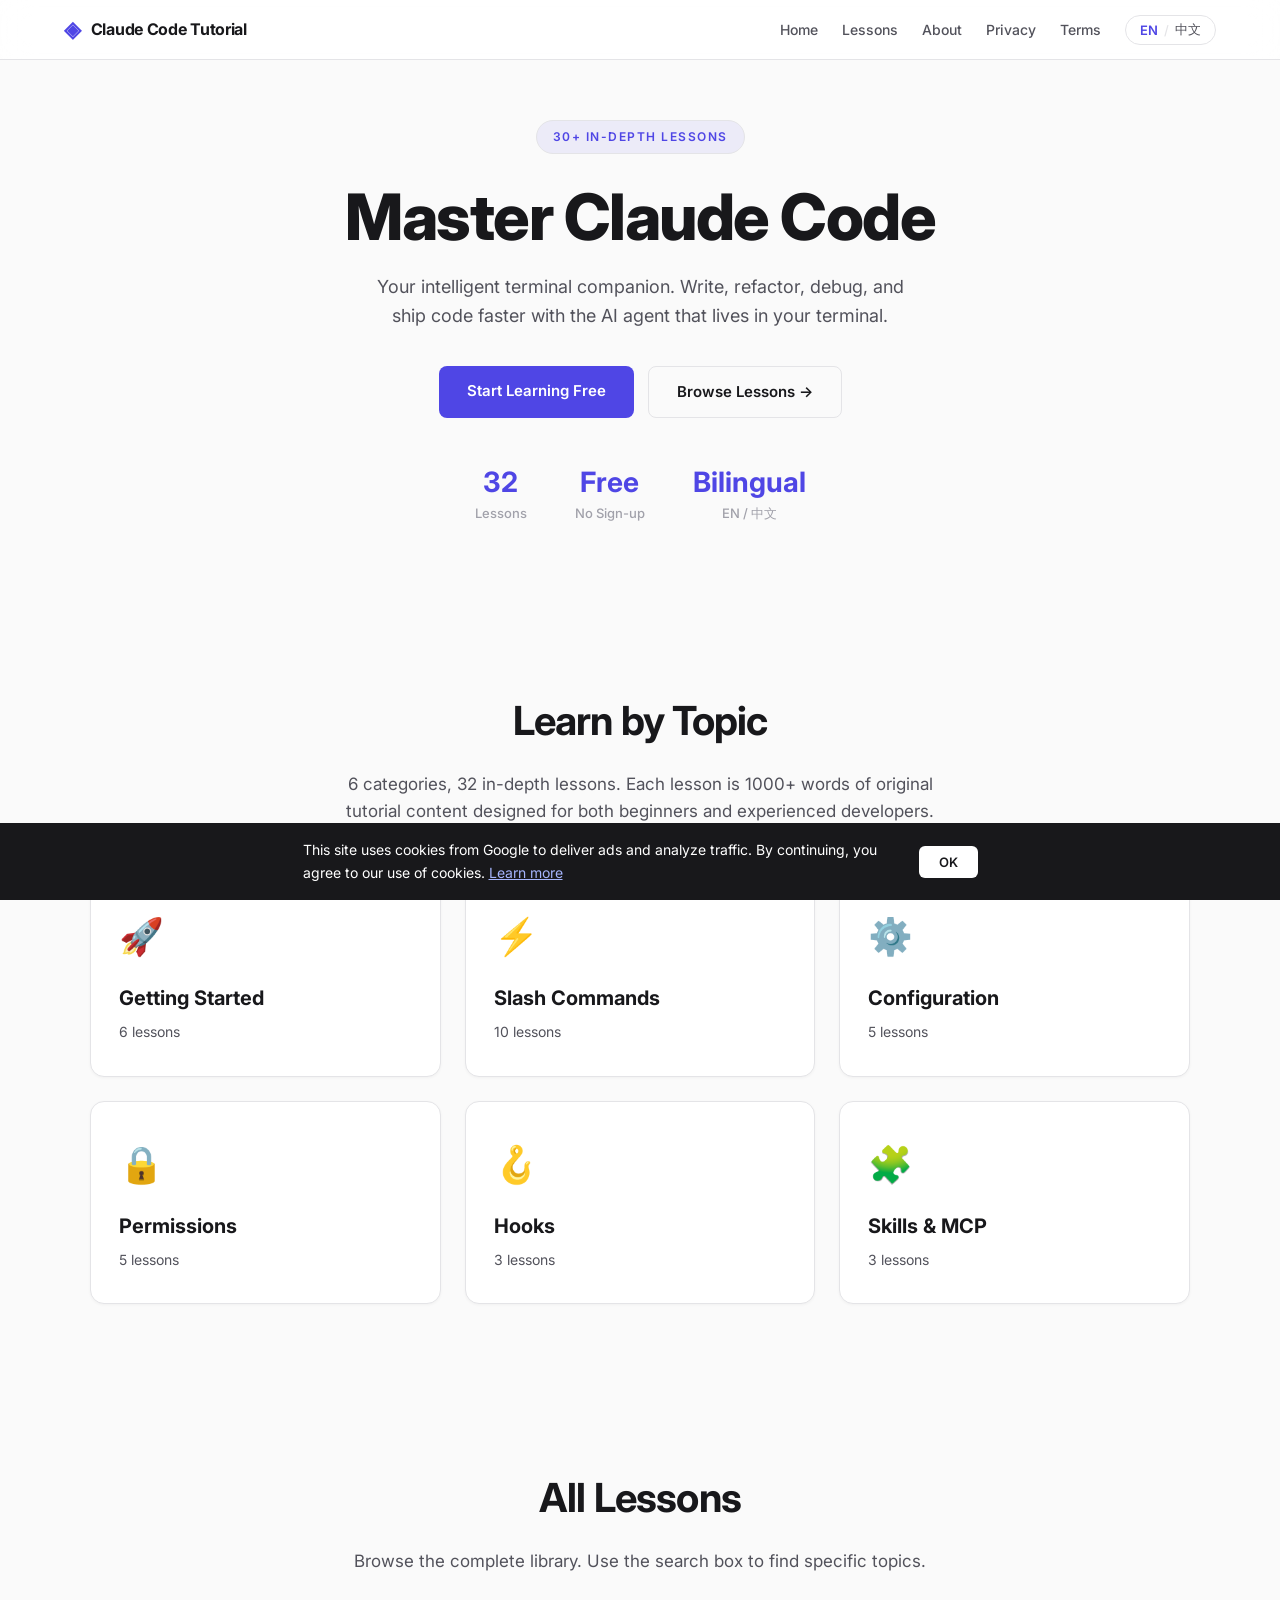
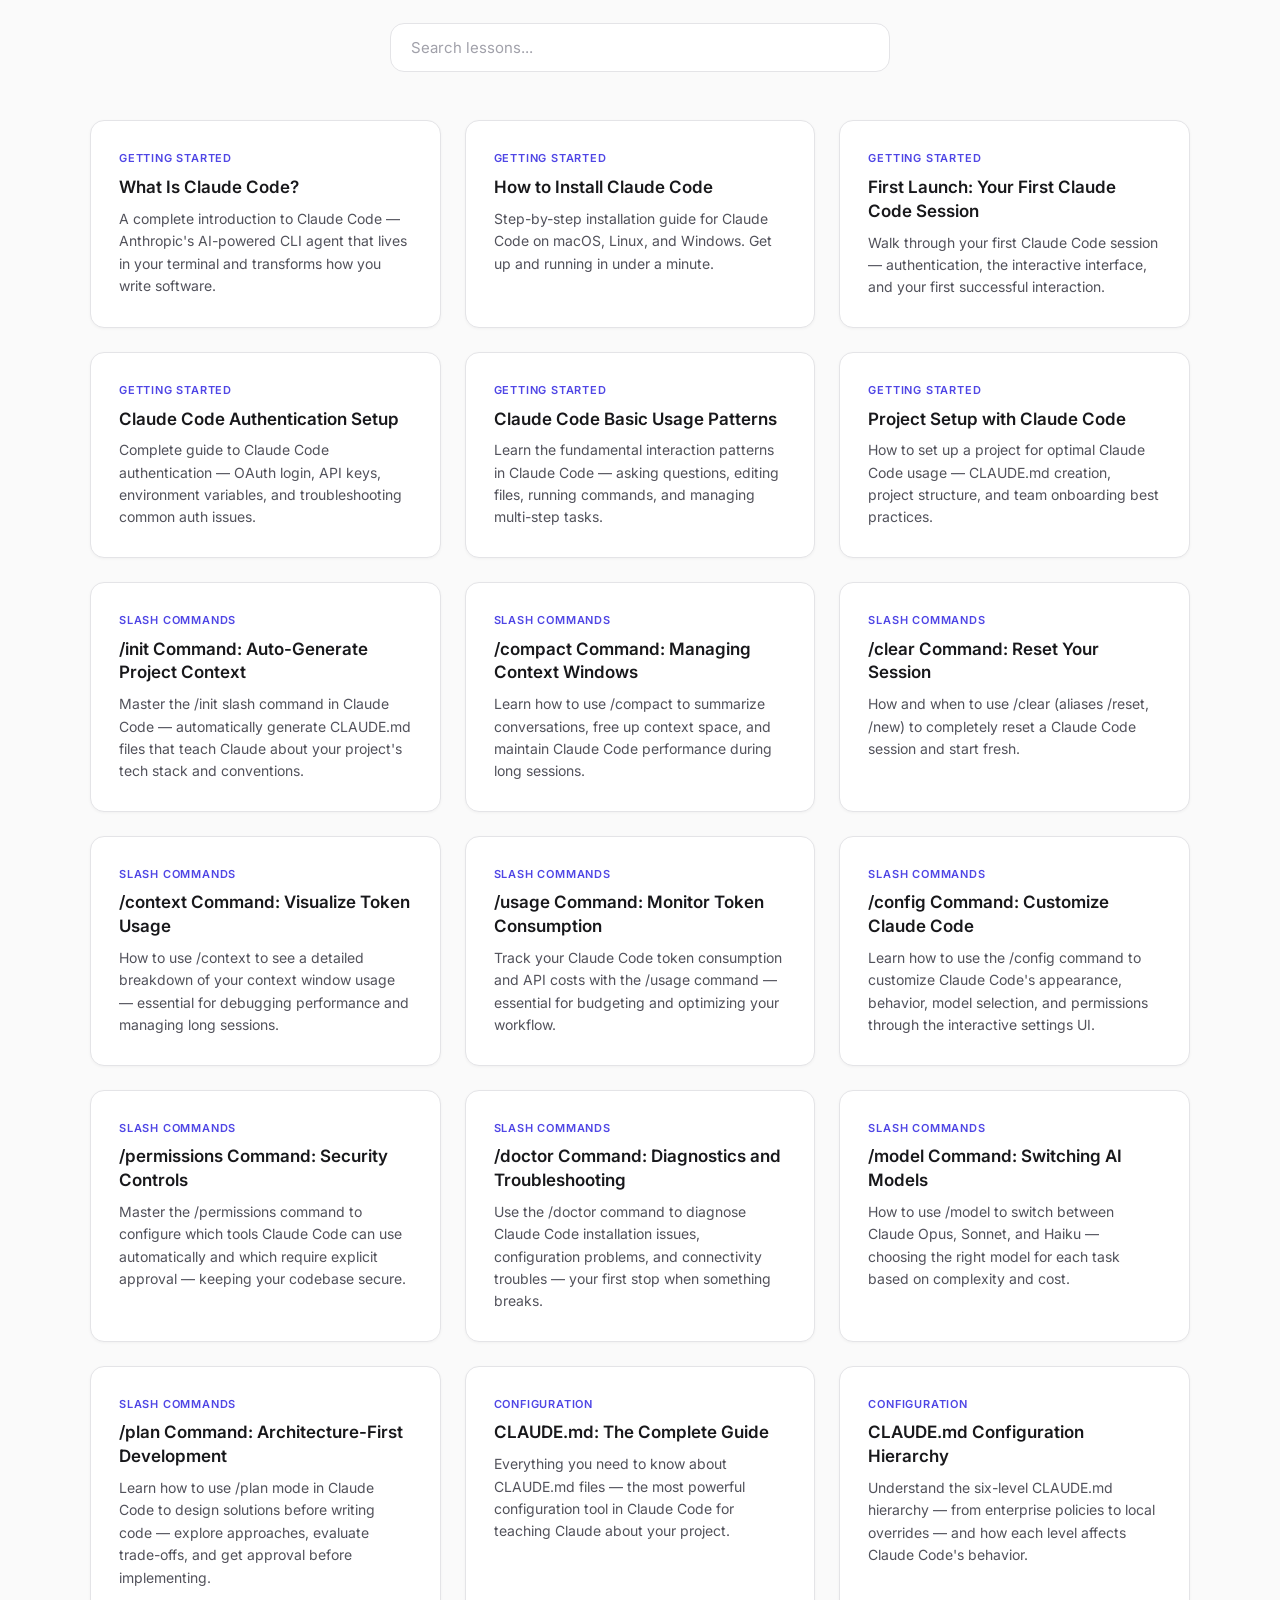
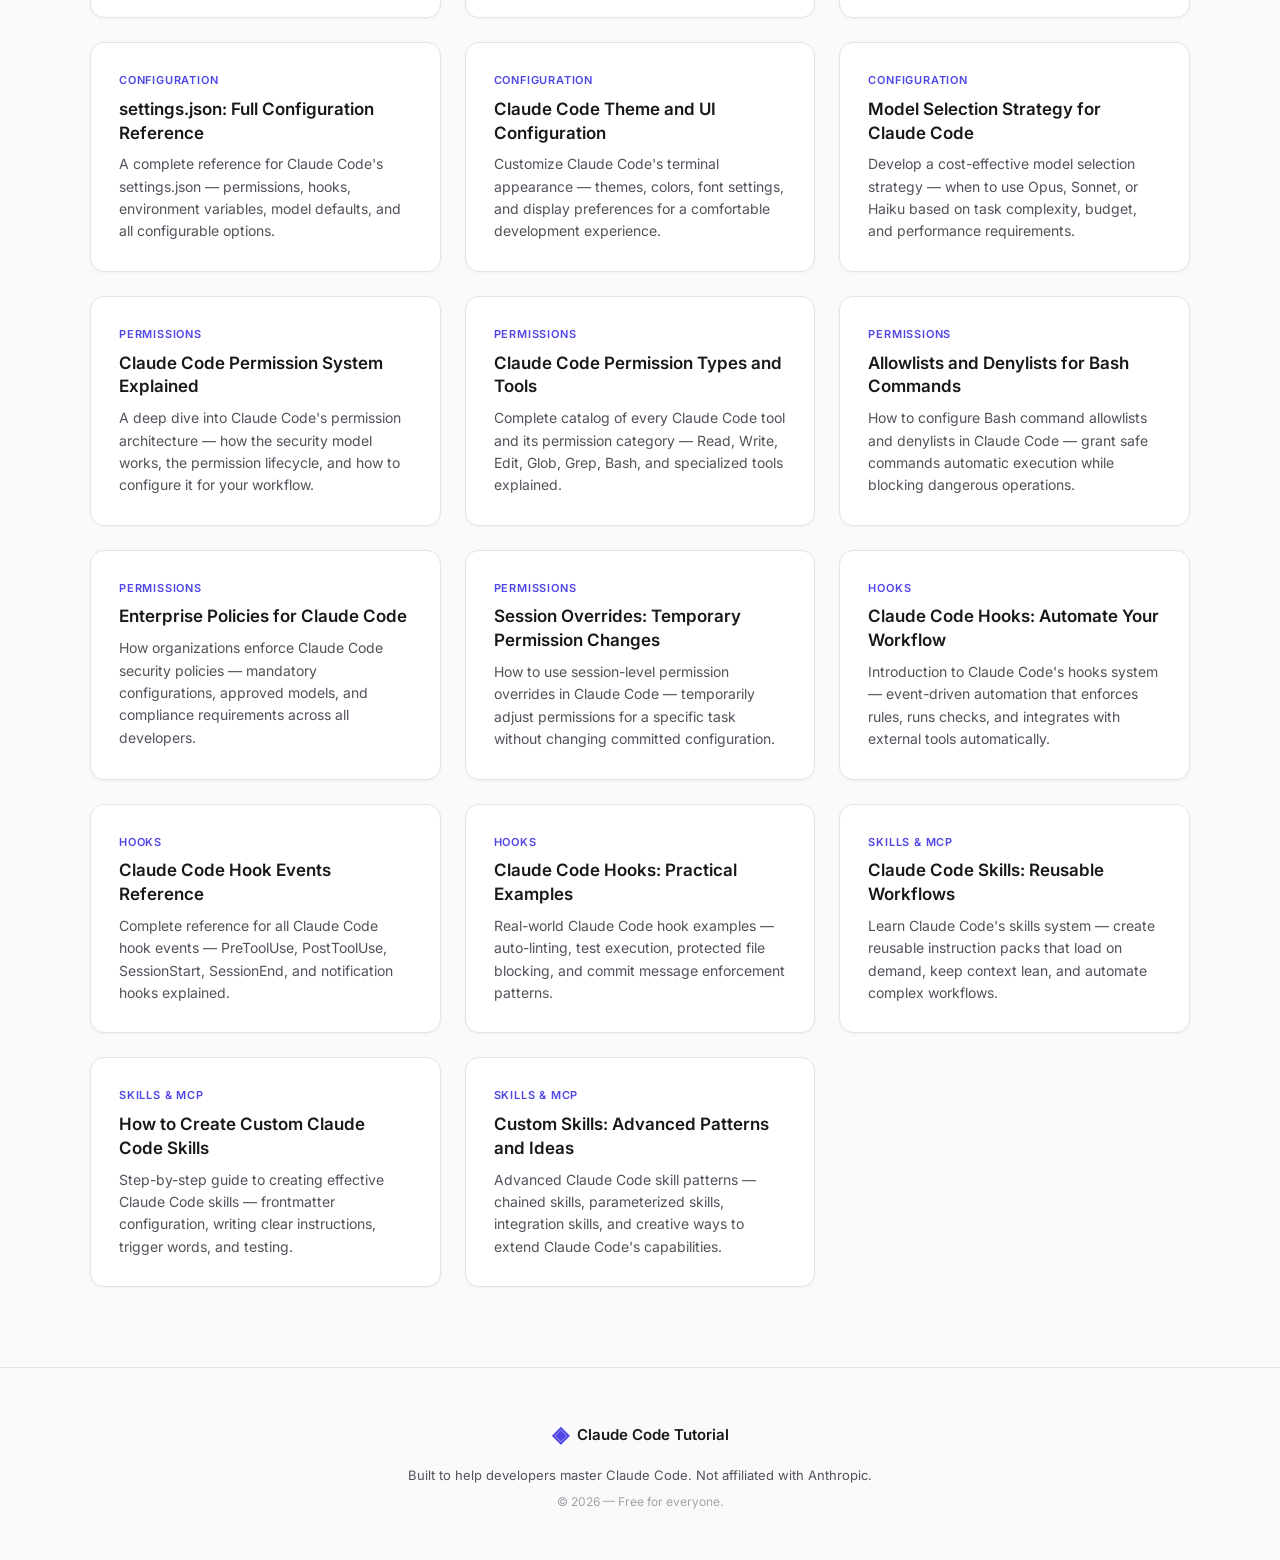
==== commit c5fc167b: "Add files via upload" ====
--- a/index.html
+++ b/index.html
@@ -3,15 +3,11 @@
 <head>
     <meta charset="UTF-8">
     <meta name="viewport" content="width=device-width, initial-scale=1.0">
-    <title data-i18n="title">Claude Code Tutorial — Master AI-Powered Development</title>
-    <meta name="description" content="A comprehensive tutorial for Claude Code, the AI-powered CLI coding assistant from Anthropic. Learn installation, slash commands, CLAUDE.md, permissions, hooks, and skills.">
+    <title>Claude Code Tutorial — Master AI-Powered Development</title>
+    <meta name="description" content="A comprehensive tutorial for Claude Code — the AI-powered CLI coding assistant from Anthropic. 30+ in-depth lessons covering installation, slash commands, CLAUDE.md, permissions, hooks, and skills.">
     <meta name="keywords" content="Claude Code, tutorial, AI coding, CLI, Anthropic, slash commands, CLAUDE.md, AI assistant, coding tutorial, developer tools">
     <meta name="author" content="Claude Code Tutorial">
     <meta name="robots" content="index, follow, max-snippet:-1, max-image-preview:large">
-
-    <!-- Favicon -->
-    <link rel="icon" type="image/svg+xml" href="data:image/svg+xml,%3Csvg xmlns='http://www.w3.org/2000/svg' viewBox='0 0 32 32'%3E%3Crect width='32' height='32' rx='6' fill='%230b0d14'/%3E%3Ctext x='16' y='24' text-anchor='middle' font-size='22' font-weight='bold' fill='%23d4a574' font-family='serif'%3E◈%3C/text%3E%3C/svg%3E">
-    <link rel="apple-touch-icon" href="data:image/svg+xml,%3Csvg xmlns='http://www.w3.org/2000/svg' viewBox='0 0 32 32'%3E%3Crect width='32' height='32' rx='6' fill='%230b0d14'/%3E%3Ctext x='16' y='24' text-anchor='middle' font-size='22' font-weight='bold' fill='%23d4a574' font-family='serif'%3E◈%3C/text%3E%3C/svg%3E">
 
     <!-- Canonical -->
     <link rel="canonical" href="https://claude-code.tutorial">
@@ -21,7 +17,7 @@
     <!-- Open Graph -->
     <meta property="og:type" content="website">
     <meta property="og:title" content="Claude Code Tutorial — Master AI-Powered Development">
-    <meta property="og:description" content="A comprehensive tutorial for Claude Code, the AI-powered CLI coding assistant. Learn installation, slash commands, CLAUDE.md, permissions, hooks, and skills.">
+    <meta property="og:description" content="A comprehensive tutorial for Claude Code, the AI-powered CLI coding assistant. 30+ in-depth lessons covering installation, slash commands, CLAUDE.md, permissions, hooks, and skills.">
     <meta property="og:site_name" content="Claude Code Tutorial">
     <meta property="og:locale" content="en_US">
     <meta property="og:image" content="https://claude-code.tutorial/og-image.png">
@@ -31,42 +27,36 @@
     <!-- Twitter Card -->
     <meta name="twitter:card" content="summary_large_image">
     <meta name="twitter:title" content="Claude Code Tutorial — Master AI-Powered Development">
-    <meta name="twitter:description" content="A comprehensive tutorial for Claude Code, the AI-powered CLI coding assistant. Learn installation, slash commands, CLAUDE.md, permissions, hooks, and skills.">
+    <meta name="twitter:description" content="A comprehensive tutorial for Claude Code, the AI-powered CLI coding assistant. 30+ in-depth lessons covering installation, slash commands, CLAUDE.md, permissions, hooks, and skills.">
     <meta name="twitter:image" content="https://claude-code.tutorial/og-image.png">
 
-    <!-- Structured Data (Schema.org) -->
+    <!-- Structured Data -->
     <script type="application/ld+json">
     {
       "@context": "https://schema.org",
       "@type": "WebSite",
       "name": "Claude Code Tutorial",
       "url": "https://claude-code.tutorial",
-      "description": "A comprehensive tutorial for Claude Code, the AI-powered CLI coding assistant from Anthropic.",
+      "description": "A comprehensive tutorial for Claude Code, the AI-powered CLI coding assistant from Anthropic. 30+ in-depth lessons.",
       "inLanguage": ["en", "zh"],
       "about": {
         "@type": "SoftwareApplication",
         "name": "Claude Code",
         "applicationCategory": "DeveloperApplication",
         "operatingSystem": "macOS, Linux, Windows"
-      },
-      "hasPart": [
-        {
-          "@type": "HowTo",
-          "name": "Installing Claude Code",
-          "step": [
-            { "@type": "HowToStep", "position": 1, "text": "Open your terminal" },
-            { "@type": "HowToStep", "position": 2, "text": "Run the install command for your platform" },
-            { "@type": "HowToStep", "position": 3, "text": "Navigate to your project and run 'claude'" }
-          ]
-        }
-      ]
+      }
     }
     </script>
 
-    <link rel="stylesheet" href="css/style.css">
+    <!-- Fonts -->
     <link rel="preconnect" href="https://fonts.googleapis.com">
     <link rel="preconnect" href="https://fonts.gstatic.com" crossorigin>
     <link href="https://fonts.googleapis.com/css2?family=Inter:wght@400;500;600;700;800&family=JetBrains+Mono:wght@400;500;600&display=swap" rel="stylesheet">
+
+    <link rel="stylesheet" href="css/style.css">
+
+    <!-- Google AdSense -->
+    <script async src="https://pagead2.googlesyndication.com/pagead/js/adsbygoogle.js?client=ca-pub-9308911342897694" crossorigin="anonymous"></script>
 </head>
 <body>
 
@@ -75,629 +65,50 @@
         <div class="nav-inner">
             <a href="#" class="nav-logo">
                 <span class="logo-icon">◈</span>
-                <span data-i18n="nav_title">Claude Code Tutorial</span>
+                <span data-i18n="site_name">Claude Code Tutorial</span>
             </a>
-            <div class="nav-actions">
-                <a href="#what" class="nav-link" data-i18n="nav_what">What is it</a>
-                <a href="#install" class="nav-link" data-i18n="nav_install">Install</a>
-                <a href="#start" class="nav-link" data-i18n="nav_start">Get Started</a>
-                <a href="#features" class="nav-link" data-i18n="nav_features">Features</a>
-                <a href="#usage" class="nav-link" data-i18n="nav_usage">Usage</a>
-                <a href="#tips" class="nav-link" data-i18n="nav_tips">Tips</a>
-                <a href="#faq" class="nav-link" data-i18n="nav_faq">FAQ</a>
-                <a href="https://code.claude.com/docs" class="nav-link nav-link-external" target="_blank" rel="noopener" data-i18n="nav_docs">Docs ↗</a>
+            <div class="nav-links" id="navLinks">
+                <a href="#" class="nav-link" data-i18n="nav_home">Home</a>
+                <a href="#all-lessons" class="nav-link" data-i18n="nav_lessons">Lessons</a>
+                <a href="about.html" class="nav-link" data-i18n="nav_about">About</a>
+                <a href="privacy.html" class="nav-link" data-i18n="nav_privacy">Privacy</a>
+                <a href="terms.html" class="nav-link" data-i18n="nav_terms">Terms</a>
                 <button class="lang-switch" id="langSwitch" aria-label="Switch language">
                     <span class="lang-option lang-active" data-lang-val="en">EN</span>
                     <span class="lang-divider">/</span>
                     <span class="lang-option" data-lang-val="zh">中文</span>
                 </button>
             </div>
+            <button class="hamburger" id="hamburger" aria-label="Menu">
+                <span></span><span></span><span></span>
+            </button>
         </div>
     </nav>
 
-    <!-- Hero -->
-    <header class="hero" id="hero">
-        <div class="hero-bg"></div>
-        <div class="hero-content">
-            <div class="hero-badge" data-i18n="hero_badge">AI-POWERED CLI TOOL</div>
-            <h1 data-i18n="hero_title">Master <span class="gradient-text">Claude Code</span></h1>
-            <p class="hero-subtitle" data-i18n="hero_subtitle">
-                Your intelligent terminal companion. Write, refactor, debug, and ship code faster with Claude Code — the AI agent that lives in your terminal.
-            </p>
-            <div class="hero-buttons">
-                <a href="#install" class="btn btn-primary" data-i18n="hero_cta">Get Started Free</a>
-                <a href="#what" class="btn btn-secondary" data-i18n="hero_learn">Learn More →</a>
-                <a href="https://code.claude.com/docs" class="btn btn-outline" target="_blank" rel="noopener" data-i18n="hero_docs">Official Docs ↗</a>
-            </div>
-            <div class="hero-terminal">
-                <div class="terminal-bar">
-                    <span class="terminal-dot red"></span>
-                    <span class="terminal-dot yellow"></span>
-                    <span class="terminal-dot green"></span>
-                    <span class="terminal-title">claude</span>
-                </div>
-                <div class="terminal-body">
-                    <span class="prompt">$</span> <span class="cmd">claude</span>
-                    <br>
-                    <span class="output">Hello! I'm Claude Code. How can I help you today?</span>
-                    <br><br>
-                    <span class="prompt">></span> <span class="cmd-typed">Add a dark mode toggle to my React app</span><span class="cursor">▊</span>
-                </div>
-            </div>
-        </div>
-    </header>
-
-    <!-- What is Claude Code -->
-    <section id="what" class="section">
-        <div class="container">
-            <h2 class="section-title" data-i18n="what_title">What is Claude Code?</h2>
-            <p class="section-lead" data-i18n="what_lead">
-                Claude Code is Anthropic's official CLI tool that brings Claude directly into your terminal. It understands your codebase, edits files, runs commands, and automates your development workflow — all through natural language.
-            </p>
-            <div class="cards-grid">
-                <div class="card">
-                    <div class="card-icon">🖥️</div>
-                    <h3 data-i18n="what_card1_title">Terminal-Native</h3>
-                    <p data-i18n="what_card1_desc">Works where you work. No context switching between IDE and AI — Claude lives right in your shell.</p>
-                </div>
-                <div class="card">
-                    <div class="card-icon">📁</div>
-                    <h3 data-i18n="what_card2_title">Codebase Aware</h3>
-                    <p data-i18n="what_card2_desc">Automatically indexes your project. Claude understands your file structure, git history, and code patterns.</p>
-                </div>
-                <div class="card">
-                    <div class="card-icon">🔧</div>
-                    <h3 data-i18n="what_card3_title">Direct Editing</h3>
-                    <p data-i18n="what_card3_desc">Claude creates and edits files directly. No copy-paste — it reads your codebase and writes changes inline.</p>
-                </div>
-                <div class="card">
-                    <div class="card-icon">⚡</div>
-                    <h3 data-i18n="what_card4_title">Command Execution</h3>
-                    <p data-i18n="what_card4_desc">Runs shell commands, installs packages, runs tests, and manages git — all with your approval.</p>
-                </div>
-            </div>
-        </div>
-    </section>
-
-    <!-- Installation -->
-    <section id="install" class="section section-alt">
-        <div class="container">
-            <h2 class="section-title" data-i18n="install_title">Installation</h2>
-            <p class="section-lead" data-i18n="install_lead">
-                Get Claude Code up and running in under a minute. Available on macOS, Linux, and Windows.
-            </p>
-            <div class="install-tabs">
-                <div class="tab-buttons">
-                    <button class="tab-btn active" data-tab="macos">macOS</button>
-                    <button class="tab-btn" data-tab="linux">Linux</button>
-                    <button class="tab-btn" data-tab="windows">Windows</button>
-                    <button class="tab-btn" data-tab="npm">npm</button>
-                </div>
-                <div class="tab-content active" data-tab-content="macos">
-                    <div class="code-block">
-                        <div class="code-label">Terminal</div>
-                        <pre><code>brew install claude-code</code></pre>
-                        <button class="copy-btn" data-copy="brew install claude-code" data-i18n="copy">Copy</button>
-                    </div>
-                </div>
-                <div class="tab-content" data-tab-content="linux">
-                    <div class="code-block">
-                        <div class="code-label">Terminal</div>
-                        <pre><code>curl -fsSL https://claude.ai/install.sh | bash</code></pre>
-                        <button class="copy-btn" data-copy="curl -fsSL https://claude.ai/install.sh | bash" data-i18n="copy">Copy</button>
-                    </div>
-                </div>
-                <div class="tab-content" data-tab-content="windows">
-                    <div class="code-block">
-                        <div class="code-label">PowerShell</div>
-                        <pre><code>irm https://claude.ai/install.ps1 | iex</code></pre>
-                        <button class="copy-btn" data-copy="irm https://claude.ai/install.ps1 | iex" data-i18n="copy">Copy</button>
-                    </div>
-                </div>
-                <div class="tab-content" data-tab-content="npm">
-                    <div class="code-block">
-                        <div class="code-label">Terminal</div>
-                        <pre><code>npm install -g @anthropic-ai/claude-code</code></pre>
-                        <button class="copy-btn" data-copy="npm install -g @anthropic-ai/claude-code" data-i18n="copy">Copy</button>
-                    </div>
-                </div>
-            </div>
-            <p class="install-note" data-i18n="install_note">
-                After installation, run <code>claude</code> in your project directory to start.
-            </p>
-        </div>
-    </section>
-
-    <!-- Getting Started -->
-    <section id="start" class="section">
-        <div class="container">
-            <h2 class="section-title" data-i18n="start_title">Getting Started</h2>
-            <p class="section-lead" data-i18n="start_lead">Your first 5 minutes with Claude Code.</p>
-            <div class="steps">
-                <div class="step">
-                    <div class="step-number">01</div>
-                    <div class="step-content">
-                        <h3 data-i18n="start_step1_title">Navigate to your project</h3>
-                        <p data-i18n="start_step1_desc">Open your terminal and <code>cd</code> into any project directory. Claude Code works with any codebase — no configuration needed.</p>
-                        <div class="code-block compact">
-                            <pre><code>cd my-project</code></pre>
-                        </div>
-                    </div>
-                </div>
-                <div class="step">
-                    <div class="step-number">02</div>
-                    <div class="step-content">
-                        <h3 data-i18n="start_step2_title">Launch Claude Code</h3>
-                        <p data-i18n="start_step2_desc">Type <code>claude</code> and press Enter. On first run, you'll authenticate with your Anthropic account.</p>
-                        <div class="code-block compact">
-                            <pre><code>claude</code></pre>
-                        </div>
-                    </div>
-                </div>
-                <div class="step">
-                    <div class="step-number">03</div>
-                    <div class="step-content">
-                        <h3 data-i18n="start_step3_title">Start asking questions</h3>
-                        <p data-i18n="start_step3_desc">Describe what you want to do in plain English. Claude reads your codebase, understands context, and takes action.</p>
-                        <div class="code-block compact">
-                            <pre><code>> Add a rate limiter to the API endpoints</code></pre>
-                        </div>
-                    </div>
-                </div>
-            </div>
-        </div>
-    </section>
-
-    <!-- Features -->
-    <section id="features" class="section section-alt">
-        <div class="container">
-            <h2 class="section-title" data-i18n="features_title">Core Features</h2>
-            <div class="features-grid">
-                <div class="feature">
-                    <div class="feature-icon">📝</div>
-                    <h3 data-i18n="feature1_title">Code Generation</h3>
-                    <p data-i18n="feature1_desc">Generate entire files, functions, or modules from natural language descriptions. Claude writes idiomatic, well-structured code.</p>
-                </div>
-                <div class="feature">
-                    <div class="feature-icon">🔍</div>
-                    <h3 data-i18n="feature2_title">Code Review</h3>
-                    <p data-i18n="feature2_desc">Ask Claude to review your changes. It catches bugs, suggests improvements, and enforces best practices.</p>
-                </div>
-                <div class="feature">
-                    <div class="feature-icon">🐛</div>
-                    <h3 data-i18n="feature3_title">Debugging</h3>
-                    <p data-i18n="feature3_desc">Paste an error message and Claude traces the root cause, proposes a fix, and applies it — all in one go.</p>
-                </div>
-                <div class="feature">
-                    <div class="feature-icon">🔄</div>
-                    <h3 data-i18n="feature4_title">Refactoring</h3>
-                    <p data-i18n="feature4_desc">Rename variables, extract functions, migrate patterns — Claude handles cross-file refactors safely.</p>
-                </div>
-                <div class="feature">
-                    <div class="feature-icon">🧪</div>
-                    <h3 data-i18n="feature5_title">Test Generation</h3>
-                    <p data-i18n="feature5_desc">Generate unit tests, integration tests, and edge case coverage. Claude analyzes your code to write meaningful tests.</p>
-                </div>
-                <div class="feature">
-                    <div class="feature-icon">📦</div>
-                    <h3 data-i18n="feature6_title">Git Integration</h3>
-                    <p data-i18n="feature6_desc">Create commits, manage branches, write PR descriptions, and resolve merge conflicts with Claude's help.</p>
-                </div>
-            </div>
-        </div>
-    </section>
-
-    <!-- Usage Guide -->
-    <section id="usage" class="section">
-        <div class="container">
-            <h2 class="section-title" data-i18n="usage_title">Usage Guide</h2>
-            <p class="section-lead" data-i18n="usage_lead">
-                Master Claude Code's slash commands, configuration, and automation to work smarter and faster.
-            </p>
-
-            <!-- Sub-nav for usage -->
-            <div class="usage-subnav">
-                <a href="#usage-commands" data-i18n="usage_sub_commands">Commands</a>
-                <a href="#usage-init" data-i18n="usage_sub_init">/init</a>
-                <a href="#usage-compact" data-i18n="usage_sub_compact">/compact</a>
-                <a href="#usage-claudemd" data-i18n="usage_sub_claudemd">CLAUDE.md</a>
-                <a href="#usage-permissions" data-i18n="usage_sub_perms">Permissions</a>
-                <a href="#usage-hooks" data-i18n="usage_sub_hooks">Hooks</a>
-                <a href="#usage-skills" data-i18n="usage_sub_skills">Skills</a>
-            </div>
-
-            <!-- Essential Slash Commands -->
-            <div id="usage-commands" class="usage-block">
-                <h3 class="usage-title" data-i18n="usage_cmd_title">Essential Slash Commands</h3>
-                <p class="usage-desc" data-i18n="usage_cmd_desc">
-                    Type <code>/</code> in Claude Code to see the interactive command picker. Here are the commands you'll use every day:
-                </p>
-                <div class="cmd-table-wrap">
-                    <table class="cmd-table">
-                        <thead>
-                            <tr>
-                                <th data-i18n="tbl_command">Command</th>
-                                <th data-i18n="tbl_what">What it does</th>
-                                <th data-i18n="tbl_when">When to use</th>
-                            </tr>
-                        </thead>
-                        <tbody>
-                            <tr>
-                                <td><code>/init</code></td>
-                                <td data-i18n="cmd_init_desc">Auto-generate project CLAUDE.md with tech stack &amp; conventions</td>
-                                <td data-i18n="cmd_init_when">First time in any project</td>
-                            </tr>
-                            <tr>
-                                <td><code>/compact [hint]</code></td>
-                                <td data-i18n="cmd_compact_desc">Compress conversation to a summary, freeing context</td>
-                                <td data-i18n="cmd_compact_when">Conversation gets long, before big tasks</td>
-                            </tr>
-                            <tr>
-                                <td><code>/clear</code></td>
-                                <td data-i18n="cmd_clear_desc">Reset the entire conversation (aliases: /reset, /new)</td>
-                                <td data-i18n="cmd_clear_when">Switching topics completely</td>
-                            </tr>
-                            <tr>
-                                <td><code>/context</code></td>
-                                <td data-i18n="cmd_context_desc">Visualize context window usage by component</td>
-                                <td data-i18n="cmd_context_when">Debugging token usage, before large operations</td>
-                            </tr>
-                            <tr>
-                                <td><code>/usage</code></td>
-                                <td data-i18n="cmd_usage_desc">Show session token consumption & account usage stats</td>
-                                <td data-i18n="cmd_usage_when">Monitoring costs and usage</td>
-                            </tr>
-                            <tr>
-                                <td><code>/config</code></td>
-                                <td data-i18n="cmd_config_desc">Open interactive settings UI (theme, model, permissions)</td>
-                                <td data-i18n="cmd_config_when">Customizing the tool</td>
-                            </tr>
-                            <tr>
-                                <td><code>/permissions</code></td>
-                                <td data-i18n="cmd_perms_desc">Manage tool permission rules for security</td>
-                                <td data-i18n="cmd_perms_when">Controlling what Claude can execute automatically</td>
-                            </tr>
-                            <tr>
-                                <td><code>/doctor</code></td>
-                                <td data-i18n="cmd_doctor_desc">Run installation &amp; configuration diagnostics</td>
-                                <td data-i18n="cmd_doctor_when">Something isn't working right</td>
-                            </tr>
-                            <tr>
-                                <td><code>/model [name]</code></td>
-                                <td data-i18n="cmd_model_desc">Switch AI model: sonnet / opus / haiku</td>
-                                <td data-i18n="cmd_model_when">Need more power or lower cost</td>
-                            </tr>
-                            <tr>
-                                <td><code>/plan</code></td>
-                                <td data-i18n="cmd_plan_desc">Enter plan-only mode — analyze, don't edit</td>
-                                <td data-i18n="cmd_plan_when">Exploring before committing to changes</td>
-                            </tr>
-                            <tr>
-                                <td><code>/security-review</code></td>
-                                <td data-i18n="cmd_security_desc">Run a security audit on current branch changes</td>
-                                <td data-i18n="cmd_security_when">Before pushing sensitive code</td>
-                            </tr>
-                            <tr>
-                                <td><code>/simplify</code></td>
-                                <td data-i18n="cmd_simplify_desc">Review code for reuse, quality &amp; over-engineering</td>
-                                <td data-i18n="cmd_simplify_when">After a feature works, before merging</td>
-                            </tr>
-                            <tr>
-                                <td><code>/loop &lt;interval&gt; &lt;cmd&gt;</code></td>
-                                <td data-i18n="cmd_loop_desc">Run a command on a recurring interval</td>
-                                <td data-i18n="cmd_loop_when">Polling deploys, monitoring CI, periodic checks</td>
-                            </tr>
-                            <tr>
-                                <td><code>/mcp</code></td>
-                                <td data-i18n="cmd_mcp_desc">Manage MCP server connections &amp; OAuth</td>
-                                <td data-i18n="cmd_mcp_when">Connecting external tools &amp; APIs</td>
-                            </tr>
-                            <tr>
-                                <td><code>/hooks</code></td>
-                                <td data-i18n="cmd_hooks_desc">View &amp; configure tool-event automation hooks</td>
-                                <td data-i18n="cmd_hooks_when">Setting up auto-lint, auto-test, safety gates</td>
-                            </tr>
-                        </tbody>
-                    </table>
-                </div>
-            </div>
-
-            <!-- /init Deep Dive -->
-            <div id="usage-init" class="usage-block">
-                <h3 class="usage-title" data-i18n="usage_init_title">/init — Project Setup Made Easy</h3>
-                <p class="usage-desc" data-i18n="usage_init_desc">
-                    <code>/init</code> is the first command you should run in any project. It scans your codebase and generates a <code>CLAUDE.md</code> file that teaches Claude about your tech stack, coding conventions, build commands, and project structure.
-                </p>
-                <div class="code-block">
-                    <div class="code-label">Claude Code</div>
-                    <pre><code>/init</code></pre>
-                    <button class="copy-btn" data-copy="/init" data-i18n="copy">Copy</button>
-                </div>
-                <p class="usage-note" data-i18n="usage_init_note">
-                    After running /init, review the generated CLAUDE.md — add domain-specific context, team conventions, and any gotchas. The better your CLAUDE.md, the smarter Claude becomes in your project.
-                </p>
-            </div>
-
-            <!-- /compact Deep Dive -->
-            <div id="usage-compact" class="usage-block">
-                <h3 class="usage-title" data-i18n="usage_compact_title">/compact — Never Run Out of Context</h3>
-                <p class="usage-desc" data-i18n="usage_compact_desc">
-                    Claude Code has a context window limit. When your conversation gets long (many back-and-forth messages, large file reads), you'll approach that limit. <code>/compact</code> intelligently summarizes the conversation so far, preserving key decisions, ongoing tasks, and important context — then frees up space for more work.
-                </p>
-                <div class="usage-cards">
-                    <div class="card">
-                        <h4 data-i18n="compact_tip1_title">Compact with a hint</h4>
-                        <p data-i18n="compact_tip1_desc">Add a focus hint so the summary keeps what matters: <code>/compact keep the auth refactor context</code></p>
-                    </div>
-                    <div class="card">
-                        <h4 data-i18n="compact_tip2_title">Compact proactively</h4>
-                        <p data-i18n="compact_tip2_desc">Don't wait until you hit the limit. Compact before starting a new major task — it's faster and preserves better context.</p>
-                    </div>
-                    <div class="card">
-                        <h4 data-i18n="compact_tip3_title">Check usage first</h4>
-                        <p data-i18n="compact_tip3_desc">Run <code>/context</code> or <code>/usage</code> to see how full your context is. Compact when you're above 70%.</p>
-                    </div>
-                </div>
-            </div>
-
-            <!-- CLAUDE.md Deep Dive -->
-            <div id="usage-claudemd" class="usage-block">
-                <h3 class="usage-title" data-i18n="usage_claudemd_title">CLAUDE.md — Your AI Onboarding Doc</h3>
-                <p class="usage-desc" data-i18n="usage_claudemd_desc">
-                    <code>CLAUDE.md</code> is loaded at the start of every session. Think of it as the onboarding document for your AI pair programmer. Claude reads it to understand how your project works and how you like to code.
-                </p>
-                <div class="claudemd-hierarchy">
-                    <h4 data-i18n="claudemd_hierarchy_title">Configuration Hierarchy (later overrides earlier)</h4>
-                    <ol>
-                        <li><strong data-i18n="claudemd_l1">Enterprise</strong> — <code>/etc/claude-code/CLAUDE.md</code></li>
-                        <li><strong data-i18n="claudemd_l2">User Global</strong> — <code>~/.claude/CLAUDE.md</code></li>
-                        <li><strong data-i18n="claudemd_l3">User Rules</strong> — <code>~/.claude/rules/*.md</code></li>
-                        <li><strong data-i18n="claudemd_l4">Project</strong> — <code>./CLAUDE.md</code> or <code>./.claude/CLAUDE.md</code></li>
-                        <li><strong data-i18n="claudemd_l5">Project Rules</strong> — <code>./.claude/rules/*.md</code> (path-scoped)</li>
-                        <li><strong data-i18n="claudemd_l6">Local Overrides</strong> — <code>./CLAUDE.local.md</code> (auto-gitignored)</li>
-                    </ol>
-                </div>
-                <p class="usage-note" data-i18n="usage_claudemd_note">
-                    Keep CLAUDE.md under ~200 lines. Use <code>@path/to/file</code> imports for detailed reference docs. Move large instruction sets to <code>.claude/rules/</code> or custom skills.
-                </p>
-            </div>
-
-            <!-- Permissions -->
-            <div id="usage-permissions" class="usage-block">
-                <h3 class="usage-title" data-i18n="usage_perms_title">Permission System — Stay in Control</h3>
-                <p class="usage-desc" data-i18n="usage_perms_desc">
-                    Claude Code's permission system lets you control exactly which actions Claude can take and when it needs your approval. Configure it with <code>/permissions</code> or <code>/config</code> → Permissions tab.
-                </p>
-                <div class="perms-cards">
-                    <div class="card">
-                        <div class="card-icon">📖</div>
-                        <h4 data-i18n="perms_read_title">Read-Only Tools</h4>
-                        <p data-i18n="perms_read_desc">Read, Glob, Grep — safe to allow without prompt. Claude can explore your codebase freely.</p>
-                    </div>
-                    <div class="card">
-                        <div class="card-icon">✏️</div>
-                        <h4 data-i18n="perms_edit_title">Edit & Write</h4>
-                        <p data-i18n="perms_edit_desc">Edit, Write — may require confirmation. You review changes before they land.</p>
-                    </div>
-                    <div class="card">
-                        <div class="card-icon">⚡</div>
-                        <h4 data-i18n="perms_bash_title">Shell Execution</h4>
-                        <p data-i18n="perms_bash_desc">Bash — can be allowed with a denylist of dangerous commands, or always prompt.</p>
-                    </div>
-                </div>
-                <p class="usage-note" data-i18n="usage_perms_note">
-                    Permission flow: Enterprise policy → User settings → Project settings → Session overrides. Start restrictive and loosen as you build trust.
-                </p>
-            </div>
-
-            <!-- Hooks -->
-            <div id="usage-hooks" class="usage-block">
-                <h3 class="usage-title" data-i18n="usage_hooks_title">Hooks — Enforce Your Rules Automatically</h3>
-                <p class="usage-desc" data-i18n="usage_hooks_desc">
-                    Hooks are event-driven scripts that fire at specific moments — before a tool runs, after a file is edited, when a session starts. Unlike CLAUDE.md (advisory), hooks are <em>enforcement</em>.
-                </p>
-                <div class="code-block">
-                    <div class="code-label">.claude/settings.json</div>
-                    <pre><code>{
-  "hooks": {
-    "PostToolUse": [{
-      "matcher": "Edit|Write",
-      "command": "npx eslint --fix \"$CLAUDE_FILE_PATH\""
-    }]
-  }
-}</code></pre>
-                    <button class="copy-btn" data-copy='{
-  "hooks": {
-    "PostToolUse": [{
-      "matcher": "Edit|Write",
-      "command": "npx eslint --fix \"$CLAUDE_FILE_PATH\""
-    }]
-  }
-}' data-i18n="copy">Copy</button>
-                </div>
-                <p class="usage-note" data-i18n="usage_hooks_note">
-                    Common hook use cases: auto-lint after edits, run tests after file changes, block edits to <code>.env</code> files, enforce commit message formats. Configure in <code>settings.json</code> under <code>"hooks"</code>.
-                </p>
-            </div>
-
-            <!-- Skills -->
-            <div id="usage-skills" class="usage-block">
-                <h3 class="usage-title" data-i18n="usage_skills_title">Skills — Reusable Workflows On Demand</h3>
-                <p class="usage-desc" data-i18n="usage_skills_desc">
-                    Skills are reusable instruction packs stored in <code>.claude/skills/</code>. Unlike CLAUDE.md (loaded every session), skills load only when invoked — keeping your context lean. Create a <code>SKILL.md</code> file to define a skill.
-                </p>
-                <div class="code-block">
-                    <div class="code-label">.claude/skills/deploy/SKILL.md</div>
-                    <pre><code>---
-name: deploy
-description: Deploy the application. Trigger: "deploy", "ship it"
----
-
-# Deploy Workflow
-1. Run tests: `npm test`
-2. Build: `npm run build`
-3. Deploy: `npm run deploy`
-4. Verify: curl the health endpoint</code></pre>
-                    <button class="copy-btn" data-copy='---
-name: deploy
-description: Deploy the application. Trigger: "deploy", "ship it"
----
-
-# Deploy Workflow
-1. Run tests: `npm test`
-2. Build: `npm run build`
-3. Deploy: `npm run deploy`
-4. Verify: curl the health endpoint' data-i18n="copy">Copy</button>
-                </div>
-                <p class="usage-note" data-i18n="usage_skills_note">
-                    Invoke skills explicitly with <code>/deploy</code> or let Claude auto-match them by trigger words in your message. Great for: deployment workflows, database migrations, onboarding new team members, release checklists.
-                </p>
-            </div>
-
-            <!-- Keyboard Shortcuts -->
-            <div class="usage-block">
-                <h3 class="usage-title" data-i18n="usage_keys_title">Keyboard Shortcuts</h3>
-                <div class="keys-grid">
-                    <div class="key-item">
-                        <kbd>Shift</kbd> + <kbd>Tab</kbd>
-                        <span data-i18n="key_mode">Cycle interaction mode (Normal → Auto-Accept → Plan)</span>
-                    </div>
-                    <div class="key-item">
-                        <kbd>Ctrl</kbd> + <kbd>C</kbd>
-                        <span data-i18n="key_cancel">Cancel current generation</span>
-                    </div>
-                    <div class="key-item">
-                        <kbd>Ctrl</kbd> + <kbd>R</kbd>
-                        <span data-i18n="key_history">Search command history</span>
-                    </div>
-                    <div class="key-item">
-                        <kbd>/</kbd>
-                        <span data-i18n="key_picker">Open interactive command picker</span>
-                    </div>
-                    <div class="key-item">
-                        <kbd>Esc</kbd> ×2
-                        <span data-i18n="key_rewind">Rewind to last checkpoint</span>
-                    </div>
-                    <div class="key-item">
-                        <kbd>Ctrl</kbd> + <kbd>B</kbd>
-                        <span data-i18n="key_background">Send current task to background</span>
-                    </div>
-                </div>
-            </div>
-
-        </div>
-    </section>
-
-    <!-- Tips & Tricks -->
-    <section id="tips" class="section">
-        <div class="container">
-            <h2 class="section-title" data-i18n="tips_title">Tips & Best Practices</h2>
-            <div class="tips-grid">
-                <div class="tip-card">
-                    <div class="tip-number">💡</div>
-                    <h3 data-i18n="tip1_title">Be Specific</h3>
-                    <p data-i18n="tip1_desc">Instead of "fix the bug", say "fix the null pointer in the login handler when email is blank". The more context, the better the result.</p>
-                </div>
-                <div class="tip-card">
-                    <div class="tip-number">🧠</div>
-                    <h3 data-i18n="tip2_title">Use CLAUDE.md</h3>
-                    <p data-i18n="tip2_desc">Create a <code>CLAUDE.md</code> file in your project root to teach Claude about your conventions, architecture, and preferences. It's like an onboarding doc for your AI pair programmer.</p>
-                </div>
-                <div class="tip-card">
-                    <div class="tip-number">🎯</div>
-                    <h3 data-i18n="tip3_title">One Task at a Time</h3>
-                    <p data-i18n="tip3_desc">Break large tasks into smaller, focused requests. Claude performs best with clear, scoped objectives rather than vague mega-tasks.</p>
-                </div>
-                <div class="tip-card">
-                    <div class="tip-number">✅</div>
-                    <h3 data-i18n="tip4_title">Review Before Committing</h3>
-                    <p data-i18n="tip4_desc">Always review Claude's changes before committing. Use <code>git diff</code> to inspect edits — Claude is powerful but not infallible.</p>
-                </div>
-                <div class="tip-card">
-                    <div class="tip-number">📸</div>
-                    <h3 data-i18n="tip5_title">Provide Screenshots</h3>
-                    <p data-i18n="tip5_desc">For UI work, Claude can read screenshots. Share a screenshot of your current UI and describe what you want changed — it understands visual context.</p>
-                </div>
-                <div class="tip-card">
-                    <div class="tip-number">🔒</div>
-                    <h3 data-i18n="tip6_title">Manage Permissions</h3>
-                    <p data-i18n="tip6_desc">Configure <code>settings.json</code> to control which actions Claude can take automatically. Start restrictive and loosen as you build trust.</p>
-                </div>
-            </div>
-        </div>
-    </section>
-
-    <!-- FAQ -->
-    <section id="faq" class="section section-alt">
-        <div class="container">
-            <h2 class="section-title" data-i18n="faq_title">Frequently Asked Questions</h2>
-            <div class="faq-list">
-                <div class="faq-item">
-                    <button class="faq-question" aria-expanded="false">
-                        <span data-i18n="faq1_q">Is Claude Code free?</span>
-                        <span class="faq-arrow">▾</span>
-                    </button>
-                    <div class="faq-answer">
-                        <p data-i18n="faq1_a">Claude Code is included with Claude Pro, Max, and Team subscriptions. API usage is billed separately through the Anthropic API at standard per-token rates.</p>
-                    </div>
-                </div>
-                <div class="faq-item">
-                    <button class="faq-question" aria-expanded="false">
-                        <span data-i18n="faq2_q">What languages does Claude Code support?</span>
-                        <span class="faq-arrow">▾</span>
-                    </button>
-                    <div class="faq-answer">
-                        <p data-i18n="faq2_a">Claude Code supports virtually all programming languages — Python, JavaScript, TypeScript, Go, Rust, Java, C/C++, Ruby, PHP, Swift, Kotlin, and many more. It also handles configuration formats like YAML, TOML, JSON, and Dockerfiles.</p>
-                    </div>
-                </div>
-                <div class="faq-item">
-                    <button class="faq-question" aria-expanded="false">
-                        <span data-i18n="faq3_q">Does Claude Code send my code to the cloud?</span>
-                        <span class="faq-arrow">▾</span>
-                    </button>
-                    <div class="faq-answer">
-                        <p data-i18n="faq3_a">Claude Code processes your code through Anthropic's API to generate responses. By default, Anthropic does not train on your data. Enterprise customers can set up private processing through AWS Bedrock or GCP Vertex AI.</p>
-                    </div>
-                </div>
-                <div class="faq-item">
-                    <button class="faq-question" aria-expanded="false">
-                        <span data-i18n="faq4_q">Can I use Claude Code offline?</span>
-                        <span class="faq-arrow">▾</span>
-                    </button>
-                    <div class="faq-answer">
-                        <p data-i18n="faq4_a">Claude Code requires an internet connection to communicate with Anthropic's API. There is currently no fully offline mode, though features like codebase indexing work locally.</p>
-                    </div>
-                </div>
-                <div class="faq-item">
-                    <button class="faq-question" aria-expanded="false">
-                        <span data-i18n="faq5_q">How is this different from GitHub Copilot?</span>
-                        <span class="faq-arrow">▾</span>
-                    </button>
-                    <div class="faq-answer">
-                        <p data-i18n="faq5_a">Copilot is primarily an inline autocomplete tool that lives in your IDE. Claude Code is a full conversational agent in your terminal — it can read your entire codebase, execute commands, edit multiple files, manage git, and handle complex multi-step tasks autonomously.</p>
-                    </div>
-                </div>
-            </div>
-        </div>
-    </section>
+    <!-- Main Content Area — rendered by app.js -->
+    <main id="app"></main>
 
     <!-- Footer -->
     <footer class="footer">
         <div class="container">
-            <div class="footer-content">
-                <div class="footer-brand">
-                    <span class="logo-icon">◈</span>
-                    <span data-i18n="footer_brand">Claude Code Tutorial</span>
-                </div>
-                <p class="footer-text" data-i18n="footer_text">
-                    Built to help developers get the most out of Claude Code. Not affiliated with Anthropic.
-                </p>
-                <p class="footer-copy">© 2026 — <span data-i18n="footer_license">Free for everyone</span></p>
+            <div class="footer-brand">
+                <span class="logo-icon">◈</span>
+                <span data-i18n="site_name">Claude Code Tutorial</span>
             </div>
+            <p class="footer-text" data-i18n="footer_text">Built to help developers master Claude Code. Not affiliated with Anthropic.</p>
+            <p class="footer-copy">&copy; 2026 — <span data-i18n="footer_license">Free for everyone.</span></p>
         </div>
     </footer>
 
+    <!-- Cookie Consent Banner -->
+    <div id="cookie-consent" class="cookie-banner">
+        <p><span data-i18n="cookie_text">This site uses cookies from Google to deliver ads and analyze traffic. By continuing, you agree to our use of cookies.</span>
+        <a href="privacy.html" data-i18n="cookie_learn">Learn more</a></p>
+        <button id="cookie-accept" class="cookie-btn" data-i18n="cookie_ok">OK</button>
+    </div>
+
     <script src="js/i18n.js"></script>
+    <script src="js/content.js"></script>
     <script src="js/app.js"></script>
 </body>
 </html>
--- a/css/style.css
+++ b/css/style.css
@@ -1,48 +1,47 @@
 /* ============================================
    Claude Code Tutorial — Styles
+   Light Western aesthetic per web skill design system
    ============================================ */
 
 :root {
-    --bg: #0b0d14;
-    --bg-secondary: #11141d;
-    --bg-card: #161923;
-    --bg-code: #0d0f17;
-    --border: #1e2130;
-    --border-light: #2a2d3a;
-    --text: #e4e6f0;
-    --text-secondary: #9598a6;
-    --text-muted: #64677a;
-    --accent: #d4a574;
-    --accent-2: #8b9cf7;
-    --accent-3: #5eead4;
-    --gradient-1: linear-gradient(135deg, #d4a574 0%, #e8c49a 100%);
-    --gradient-2: linear-gradient(135deg, #8b9cf7 0%, #a78bfa 100%);
-    --gradient-hero: linear-gradient(135deg, #8b9cf7 0%, #d4a574 50%, #5eead4 100%);
-    --radius: 8px;
-    --radius-lg: 14px;
-    --shadow: 0 4px 24px rgba(0,0,0,0.3);
-    --font: 'Inter', -apple-system, BlinkMacSystemFont, 'Segoe UI', sans-serif;
-    --font-mono: 'JetBrains Mono', 'Fira Code', 'Cascadia Code', monospace;
+  --accent: #4f46e5;
+  --accent-hover: #4338ca;
+  --accent-light: rgba(79, 70, 229, 0.08);
+  --bg: #fafafa;
+  --surface: #ffffff;
+  --text: #18181b;
+  --text-secondary: #52525b;
+  --text-muted: #a1a1aa;
+  --border: #e4e4e7;
+  --border-light: #f4f4f5;
+  --shadow-sm: 0 1px 3px rgba(0,0,0,0.04);
+  --shadow-md: 0 4px 24px rgba(0,0,0,0.08);
+  --shadow-lg: 0 8px 30px rgba(0,0,0,0.08);
+  --radius: 8px;
+  --radius-lg: 14px;
+  --font: 'Inter', -apple-system, BlinkMacSystemFont, 'Segoe UI', Roboto, sans-serif;
+  --font-mono: 'JetBrains Mono', 'Fira Code', 'Cascadia Code', monospace;
 }
 
 /* Reset */
 *, *::before, *::after {
-    box-sizing: border-box;
-    margin: 0;
-    padding: 0;
+  box-sizing: border-box;
+  margin: 0;
+  padding: 0;
 }
 
 html {
-    scroll-behavior: smooth;
-    scroll-padding-top: 80px;
+  scroll-behavior: smooth;
+  scroll-padding-top: 80px;
 }
 
 body {
-    font-family: var(--font);
-    background: var(--bg);
-    color: var(--text);
-    line-height: 1.7;
-    -webkit-font-smoothing: antialiased;
+  font-family: var(--font);
+  font-size: 16px;
+  color: var(--text);
+  background: var(--bg);
+  line-height: 1.7;
+  -webkit-font-smoothing: antialiased;
 }
 
 /* ============================================
@@ -50,1064 +49,798 @@
    ============================================ */
 
 .nav {
+  position: fixed;
+  top: 0; left: 0; right: 0;
+  z-index: 100;
+  background: rgba(255,255,255,0.85);
+  backdrop-filter: blur(16px);
+  -webkit-backdrop-filter: blur(16px);
+  border-bottom: 1px solid var(--border);
+  height: 60px;
+}
+
+.nav-inner {
+  max-width: 1200px;
+  margin: 0 auto;
+  padding: 0 24px;
+  height: 100%;
+  display: flex;
+  align-items: center;
+  justify-content: space-between;
+}
+
+.nav-logo {
+  display: flex;
+  align-items: center;
+  gap: 10px;
+  text-decoration: none;
+  color: var(--text);
+  font-weight: 700;
+  font-size: 16px;
+  letter-spacing: -0.3px;
+}
+
+.logo-icon {
+  font-size: 22px;
+  color: var(--accent);
+}
+
+.nav-links {
+  display: flex;
+  align-items: center;
+  gap: 24px;
+}
+
+.nav-link {
+  text-decoration: none;
+  color: var(--text-secondary);
+  font-size: 14px;
+  font-weight: 500;
+  transition: color 0.2s;
+}
+
+.nav-link:hover {
+  color: var(--accent);
+}
+
+/* Language Switcher */
+.lang-switch {
+  background: var(--surface);
+  border: 1px solid var(--border);
+  border-radius: 20px;
+  padding: 5px 14px;
+  cursor: pointer;
+  display: flex;
+  align-items: center;
+  gap: 6px;
+  font-size: 13px;
+  font-weight: 500;
+  color: var(--text-secondary);
+  transition: all 0.2s;
+  font-family: var(--font);
+}
+
+.lang-switch:hover {
+  border-color: var(--accent);
+  color: var(--accent);
+}
+
+.lang-option { transition: color 0.2s; }
+
+.lang-active {
+  color: var(--accent);
+  font-weight: 600;
+}
+
+.lang-divider { color: var(--border); }
+
+/* Hamburger */
+.hamburger {
+  display: none;
+  flex-direction: column;
+  gap: 4px;
+  background: none;
+  border: none;
+  cursor: pointer;
+  padding: 4px;
+}
+
+.hamburger span {
+  display: block;
+  width: 20px;
+  height: 2px;
+  background: var(--text);
+  border-radius: 2px;
+  transition: all 0.2s;
+}
+
+/* ============================================
+   Hero Section
+   ============================================ */
+
+.hero {
+  padding: 120px 24px 80px;
+  text-align: center;
+  max-width: 750px;
+  margin: 0 auto;
+}
+
+.hero-badge {
+  display: inline-block;
+  padding: 6px 16px;
+  border: 1px solid var(--border);
+  border-radius: 20px;
+  font-size: 12px;
+  font-weight: 600;
+  text-transform: uppercase;
+  letter-spacing: 1.5px;
+  color: var(--accent);
+  background: var(--accent-light);
+  margin-bottom: 28px;
+}
+
+.hero h1 {
+  font-size: clamp(40px, 7vw, 64px);
+  font-weight: 800;
+  line-height: 1.1;
+  letter-spacing: -1.5px;
+  margin-bottom: 20px;
+  color: var(--text);
+}
+
+.gradient-text {
+  background: linear-gradient(135deg, #4f46e5 0%, #7c3aed 50%, #06b6d4 100%);
+  -webkit-background-clip: text;
+  -webkit-text-fill-color: transparent;
+  background-clip: text;
+}
+
+.hero-subtitle {
+  font-size: 18px;
+  color: var(--text-secondary);
+  max-width: 560px;
+  margin: 0 auto 36px;
+  line-height: 1.6;
+}
+
+.hero-buttons {
+  display: flex;
+  gap: 14px;
+  justify-content: center;
+  flex-wrap: wrap;
+  margin-bottom: 48px;
+}
+
+.btn {
+  padding: 12px 28px;
+  border-radius: var(--radius);
+  font-size: 15px;
+  font-weight: 600;
+  text-decoration: none;
+  transition: all 0.2s;
+  font-family: var(--font);
+  cursor: pointer;
+  border: none;
+  display: inline-block;
+}
+
+.btn-primary {
+  background: var(--accent);
+  color: #fff;
+}
+
+.btn-primary:hover {
+  background: var(--accent-hover);
+  transform: translateY(-2px);
+  box-shadow: 0 4px 20px rgba(79, 70, 229, 0.3);
+}
+
+.btn-secondary {
+  background: transparent;
+  color: var(--text);
+  border: 1px solid var(--border);
+}
+
+.btn-secondary:hover {
+  border-color: var(--accent);
+  color: var(--accent);
+  transform: translateY(-2px);
+}
+
+.btn-sm {
+  padding: 6px 14px;
+  font-size: 13px;
+}
+
+/* Hero stats */
+.hero-stats {
+  display: flex;
+  justify-content: center;
+  gap: 48px;
+  flex-wrap: wrap;
+}
+
+.hero-stat {
+  text-align: center;
+}
+
+.hero-stat strong {
+  display: block;
+  font-size: 28px;
+  font-weight: 700;
+  color: var(--accent);
+  line-height: 1.2;
+}
+
+.hero-stat span {
+  font-size: 13px;
+  color: var(--text-muted);
+  font-weight: 500;
+}
+
+/* ============================================
+   Sections
+   ============================================ */
+
+.section {
+  padding: 80px 24px;
+}
+
+.container {
+  max-width: 1100px;
+  margin: 0 auto;
+}
+
+.section-title {
+  font-size: clamp(28px, 5vw, 40px);
+  font-weight: 700;
+  text-align: center;
+  letter-spacing: -0.8px;
+  margin-bottom: 16px;
+}
+
+.section-lead {
+  text-align: center;
+  color: var(--text-secondary);
+  font-size: 17px;
+  max-width: 620px;
+  margin: 0 auto 48px;
+  line-height: 1.6;
+}
+
+/* ============================================
+   Category Cards
+   ============================================ */
+
+.category-grid {
+  display: grid;
+  grid-template-columns: repeat(auto-fill, minmax(320px, 1fr));
+  gap: 24px;
+}
+
+.category-card {
+  background: var(--surface);
+  border-radius: var(--radius-lg);
+  padding: 32px 28px;
+  box-shadow: var(--shadow-sm);
+  border: 1px solid var(--border);
+  text-decoration: none;
+  color: var(--text);
+  transition: transform 0.2s, box-shadow 0.2s;
+  cursor: pointer;
+}
+
+.category-card:hover {
+  transform: translateY(-4px);
+  box-shadow: var(--shadow-lg);
+  border-color: var(--accent);
+}
+
+.category-card-icon {
+  font-size: 36px;
+  margin-bottom: 14px;
+}
+
+.category-card h3 {
+  font-size: 20px;
+  font-weight: 700;
+  margin-bottom: 6px;
+}
+
+.category-card p {
+  font-size: 14px;
+  color: var(--text-secondary);
+  line-height: 1.6;
+}
+
+/* ============================================
+   Content Cards Grid
+   ============================================ */
+
+.content-grid {
+  display: grid;
+  grid-template-columns: repeat(auto-fill, minmax(320px, 1fr));
+  gap: 24px;
+}
+
+.content-card {
+  background: var(--surface);
+  border-radius: var(--radius-lg);
+  padding: 28px;
+  box-shadow: var(--shadow-sm);
+  border: 1px solid var(--border);
+  text-decoration: none;
+  color: var(--text);
+  transition: transform 0.2s, box-shadow 0.2s;
+}
+
+.content-card:hover {
+  transform: translateY(-4px);
+  box-shadow: var(--shadow-lg);
+}
+
+.content-card-category {
+  font-size: 11px;
+  font-weight: 600;
+  text-transform: uppercase;
+  letter-spacing: 0.8px;
+  color: var(--accent);
+  margin-bottom: 8px;
+}
+
+.content-card h3 {
+  font-size: 17px;
+  font-weight: 600;
+  margin-bottom: 8px;
+  line-height: 1.4;
+}
+
+.content-card p {
+  font-size: 14px;
+  color: var(--text-secondary);
+  line-height: 1.6;
+}
+
+/* ============================================
+   Search
+   ============================================ */
+
+.search-wrap {
+  max-width: 500px;
+  margin: 0 auto 48px;
+}
+
+.search-input {
+  width: 100%;
+  padding: 14px 20px;
+  border: 1px solid var(--border);
+  border-radius: var(--radius-lg);
+  font-size: 15px;
+  font-family: var(--font);
+  background: var(--surface);
+  color: var(--text);
+  transition: border-color 0.2s, box-shadow 0.2s;
+  outline: none;
+}
+
+.search-input:focus {
+  border-color: var(--accent);
+  box-shadow: 0 0 0 3px var(--accent-light);
+}
+
+.search-input::placeholder {
+  color: var(--text-muted);
+}
+
+/* ============================================
+   Content Page (rendered by JS)
+   ============================================ */
+
+.content-page {
+  max-width: 750px;
+  margin: 0 auto;
+  padding: 100px 24px 80px;
+}
+
+.breadcrumb {
+  font-size: 13px;
+  color: var(--text-muted);
+  margin-bottom: 32px;
+}
+
+.breadcrumb a {
+  color: var(--accent);
+  text-decoration: none;
+}
+
+.breadcrumb a:hover {
+  text-decoration: underline;
+}
+
+.content-page h1 {
+  font-size: clamp(32px, 5vw, 44px);
+  font-weight: 800;
+  letter-spacing: -0.8px;
+  margin-bottom: 12px;
+  line-height: 1.2;
+}
+
+.content-page-summary {
+  font-size: 18px;
+  color: var(--text-secondary);
+  margin-bottom: 40px;
+  line-height: 1.6;
+}
+
+.content-body {
+  font-size: 16px;
+  line-height: 1.8;
+  color: var(--text);
+}
+
+.content-body h2 {
+  font-size: 24px;
+  font-weight: 700;
+  margin: 40px 0 14px;
+  letter-spacing: -0.4px;
+}
+
+.content-body h2:first-child {
+  margin-top: 0;
+}
+
+.content-body p {
+  margin-bottom: 18px;
+}
+
+.content-body ul, .content-body ol {
+  margin: 0 0 18px 24px;
+}
+
+.content-body li {
+  margin-bottom: 8px;
+  line-height: 1.7;
+}
+
+.content-body strong {
+  font-weight: 600;
+  color: var(--text);
+}
+
+.content-body em {
+  font-style: italic;
+}
+
+.content-body pre {
+  background: #f4f4f5;
+  border: 1px solid var(--border);
+  border-radius: var(--radius);
+  padding: 16px 20px;
+  overflow-x: auto;
+  margin: 16px 0;
+  font-size: 14px;
+  line-height: 1.6;
+}
+
+.content-body code {
+  font-family: var(--font-mono);
+  font-size: 13px;
+  background: #f4f4f5;
+  padding: 2px 6px;
+  border-radius: 4px;
+  color: var(--accent);
+}
+
+.content-body pre code {
+  background: none;
+  padding: 0;
+  color: #18181b;
+  font-size: 13px;
+}
+
+/* Content navigation (prev/next) */
+.content-nav {
+  display: flex;
+  justify-content: space-between;
+  margin-top: 56px;
+  padding-top: 28px;
+  border-top: 1px solid var(--border);
+}
+
+.content-nav a {
+  text-decoration: none;
+  color: var(--accent);
+  font-weight: 600;
+  font-size: 15px;
+  transition: color 0.2s;
+}
+
+.content-nav a:hover {
+  color: var(--accent-hover);
+}
+
+/* Related lessons */
+.related-section {
+  margin-top: 48px;
+  padding-top: 32px;
+  border-top: 1px solid var(--border);
+}
+
+.related-section h3 {
+  font-size: 18px;
+  font-weight: 600;
+  margin-bottom: 16px;
+}
+
+.related-grid {
+  display: grid;
+  grid-template-columns: repeat(auto-fill, minmax(200px, 1fr));
+  gap: 12px;
+}
+
+.related-card {
+  background: var(--surface);
+  border: 1px solid var(--border);
+  border-radius: var(--radius);
+  padding: 14px 16px;
+  text-decoration: none;
+  color: var(--text);
+  font-size: 14px;
+  font-weight: 500;
+  transition: border-color 0.2s;
+}
+
+.related-card:hover {
+  border-color: var(--accent);
+}
+
+/* ============================================
+   Standalone Pages (about, privacy, terms)
+   ============================================ */
+
+.static-page {
+  max-width: 750px;
+  margin: 0 auto;
+  padding: 100px 24px 80px;
+}
+
+.static-page h1 {
+  font-size: clamp(32px, 5vw, 44px);
+  font-weight: 800;
+  letter-spacing: -0.8px;
+  margin-bottom: 8px;
+  line-height: 1.2;
+}
+
+.static-page .last-updated {
+  font-size: 13px;
+  color: var(--text-muted);
+  margin-bottom: 32px;
+}
+
+.static-page h2 {
+  font-size: 24px;
+  font-weight: 700;
+  margin: 40px 0 14px;
+  letter-spacing: -0.4px;
+}
+
+.static-page p {
+  margin-bottom: 16px;
+  line-height: 1.8;
+  color: var(--text-secondary);
+}
+
+.static-page ul {
+  margin: 0 0 16px 24px;
+}
+
+.static-page li {
+  margin-bottom: 8px;
+  color: var(--text-secondary);
+  line-height: 1.7;
+}
+
+.static-page .back-link {
+  display: inline-block;
+  margin-top: 40px;
+  color: var(--accent);
+  text-decoration: none;
+  font-weight: 600;
+  font-size: 15px;
+}
+
+.static-page .back-link:hover {
+  text-decoration: underline;
+}
+
+/* Features list on about page */
+.feature-list {
+  list-style: none;
+  margin-left: 0 !important;
+}
+
+.feature-list li {
+  padding-left: 28px;
+  position: relative;
+}
+
+.feature-list li::before {
+  content: "✓";
+  position: absolute;
+  left: 0;
+  color: var(--accent);
+  font-weight: 700;
+}
+
+/* ============================================
+   Cookie Consent Banner
+   ============================================ */
+
+.cookie-banner {
+  display: none;
+  position: fixed;
+  bottom: 0;
+  left: 0;
+  right: 0;
+  background: var(--text);
+  color: #fff;
+  padding: 16px 24px;
+  z-index: 200;
+  align-items: center;
+  justify-content: center;
+  gap: 16px;
+  flex-wrap: wrap;
+  font-size: 14px;
+  line-height: 1.6;
+}
+
+.cookie-banner.visible {
+  display: flex;
+}
+
+.cookie-banner p {
+  max-width: 600px;
+}
+
+.cookie-banner a {
+  color: #a5b4fc;
+  text-decoration: underline;
+}
+
+.cookie-btn {
+  background: #fff;
+  color: var(--text);
+  border: none;
+  padding: 8px 20px;
+  border-radius: 6px;
+  font-weight: 600;
+  font-size: 13px;
+  cursor: pointer;
+  font-family: var(--font);
+  transition: opacity 0.2s;
+  white-space: nowrap;
+}
+
+.cookie-btn:hover {
+  opacity: 0.9;
+}
+
+/* ============================================
+   Footer
+   ============================================ */
+
+.footer {
+  padding: 48px 24px;
+  border-top: 1px solid var(--border);
+  text-align: center;
+}
+
+.footer-brand {
+  display: flex;
+  align-items: center;
+  justify-content: center;
+  gap: 8px;
+  font-weight: 600;
+  font-size: 15px;
+  margin-bottom: 10px;
+  color: var(--text);
+}
+
+.footer-text {
+  color: var(--text-secondary);
+  font-size: 13px;
+  margin-bottom: 6px;
+}
+
+.footer-copy {
+  color: var(--text-muted);
+  font-size: 12px;
+}
+
+/* ============================================
+   Responsive
+   ============================================ */
+
+@media (max-width: 768px) {
+  .nav-links {
     position: fixed;
-    top: 0;
+    top: 60px;
     left: 0;
     right: 0;
-    z-index: 100;
-    background: rgba(11, 13, 20, 0.85);
-    backdrop-filter: blur(16px);
-    -webkit-backdrop-filter: blur(16px);
+    background: var(--surface);
+    flex-direction: column;
+    padding: 20px 24px;
     border-bottom: 1px solid var(--border);
-    height: 60px;
-}
-
-.nav-inner {
-    max-width: 1200px;
-    margin: 0 auto;
-    padding: 0 24px;
-    height: 100%;
+    display: none;
+    gap: 16px;
+    align-items: flex-start;
+  }
+
+  .nav-links.open {
     display: flex;
+  }
+
+  .hamburger {
+    display: flex;
+  }
+
+  .hero {
+    padding: 100px 20px 60px;
+  }
+
+  .hero h1 {
+    font-size: 36px;
+  }
+
+  .hero-subtitle {
+    font-size: 16px;
+  }
+
+  .hero-stats {
+    gap: 28px;
+  }
+
+  .section {
+    padding: 60px 20px;
+  }
+
+  .category-grid,
+  .content-grid {
+    grid-template-columns: 1fr;
+  }
+
+  .content-nav {
+    flex-direction: column;
+    gap: 12px;
+  }
+
+  .content-page {
+    padding: 90px 20px 60px;
+  }
+
+  .static-page {
+    padding: 90px 20px 60px;
+  }
+
+  .related-grid {
+    grid-template-columns: 1fr;
+  }
+}
+
+@media (max-width: 480px) {
+  .hero-buttons {
+    flex-direction: column;
     align-items: center;
-    justify-content: space-between;
-}
-
-.nav-logo {
-    display: flex;
-    align-items: center;
-    gap: 10px;
-    text-decoration: none;
-    color: var(--text);
-    font-weight: 700;
-    font-size: 16px;
-    letter-spacing: -0.3px;
-}
-
-.logo-icon {
-    font-size: 22px;
-    background: var(--gradient-1);
-    -webkit-background-clip: text;
-    -webkit-text-fill-color: transparent;
-    background-clip: text;
-}
-
-.nav-actions {
-    display: flex;
-    align-items: center;
-    gap: 20px;
-}
-
-.nav-link {
-    text-decoration: none;
-    color: var(--text-secondary);
-    font-size: 14px;
-    font-weight: 500;
-    transition: color 0.2s;
-}
-
-.nav-link:hover {
-    color: var(--text);
-}
-
-.nav-link-external {
-    color: var(--accent-3);
-}
-
-.nav-link-external:hover {
-    color: #7af5e0;
-}
-
-/* Language Switcher */
-.lang-switch {
-    background: var(--bg-card);
-    border: 1px solid var(--border);
-    border-radius: 20px;
-    padding: 5px 14px;
-    cursor: pointer;
-    display: flex;
-    align-items: center;
-    gap: 6px;
-    font-size: 13px;
-    font-weight: 500;
-    color: var(--text-secondary);
-    transition: all 0.2s;
-    font-family: var(--font);
-}
-
-.lang-switch:hover {
-    border-color: var(--border-light);
-    color: var(--text);
-}
-
-.lang-option {
-    transition: color 0.2s;
-}
-
-.lang-active {
-    color: var(--accent);
-    font-weight: 600;
-}
-
-.lang-divider {
-    color: var(--border-light);
-}
-
-/* ============================================
-   Hero Section
-   ============================================ */
-
-.hero {
-    position: relative;
-    min-height: 100vh;
-    display: flex;
-    align-items: center;
-    justify-content: center;
-    padding: 100px 24px 80px;
-    overflow: hidden;
-}
-
-.hero-bg {
-    position: absolute;
-    inset: 0;
-    background:
-        radial-gradient(ellipse 80% 60% at 50% -20%, rgba(139, 156, 247, 0.08), transparent),
-        radial-gradient(ellipse 60% 50% at 80% 80%, rgba(212, 165, 116, 0.06), transparent);
-}
-
-.hero-content {
-    position: relative;
-    z-index: 1;
+  }
+
+  .btn {
+    width: 100%;
     text-align: center;
-    max-width: 750px;
-}
-
-.hero-badge {
-    display: inline-block;
-    padding: 6px 16px;
-    border: 1px solid var(--border-light);
-    border-radius: 20px;
-    font-size: 12px;
-    font-weight: 600;
-    text-transform: uppercase;
-    letter-spacing: 1.5px;
-    color: var(--accent-2);
-    background: rgba(139, 156, 247, 0.08);
-    margin-bottom: 28px;
-}
-
-.hero h1 {
-    font-size: clamp(40px, 7vw, 64px);
-    font-weight: 800;
-    line-height: 1.1;
-    letter-spacing: -1.5px;
-    margin-bottom: 20px;
-}
-
-.gradient-text {
-    background: var(--gradient-hero);
-    -webkit-background-clip: text;
-    -webkit-text-fill-color: transparent;
-    background-clip: text;
-}
-
-.hero-subtitle {
-    font-size: 18px;
-    color: var(--text-secondary);
-    max-width: 560px;
-    margin: 0 auto 36px;
-    line-height: 1.6;
-}
-
-.hero-buttons {
-    display: flex;
-    gap: 14px;
-    justify-content: center;
-    flex-wrap: wrap;
-    margin-bottom: 48px;
-}
-
-.btn {
-    padding: 12px 28px;
-    border-radius: 8px;
-    font-size: 15px;
-    font-weight: 600;
-    text-decoration: none;
-    transition: all 0.2s;
-    font-family: var(--font);
-    cursor: pointer;
-    border: none;
-}
-
-.btn-primary {
-    background: var(--accent-2);
-    color: #fff;
-}
-
-.btn-primary:hover {
-    background: #7a8cef;
-    transform: translateY(-1px);
-    box-shadow: 0 4px 20px rgba(139, 156, 247, 0.3);
-}
-
-.btn-secondary {
-    background: transparent;
-    color: var(--text);
-    border: 1px solid var(--border-light);
-}
-
-.btn-secondary:hover {
-    border-color: var(--text-muted);
-    background: rgba(255,255,255,0.03);
-}
-
-.btn-outline {
-    background: transparent;
-    color: var(--accent-3);
-    border: 1px solid rgba(94, 234, 212, 0.3);
-}
-
-.btn-outline:hover {
-    border-color: var(--accent-3);
-    background: rgba(94, 234, 212, 0.06);
-    transform: translateY(-1px);
-}
-
-/* Hero Terminal */
-.hero-terminal {
-    background: var(--bg-code);
-    border: 1px solid var(--border);
-    border-radius: var(--radius-lg);
-    overflow: hidden;
-    text-align: left;
-    box-shadow: var(--shadow);
-    max-width: 600px;
-    margin: 0 auto;
-}
-
-.terminal-bar {
-    display: flex;
-    align-items: center;
-    gap: 7px;
-    padding: 12px 16px;
-    background: #11131c;
-    border-bottom: 1px solid var(--border);
-}
-
-.terminal-dot {
-    width: 12px;
-    height: 12px;
-    border-radius: 50%;
-}
-
-.terminal-dot.red { background: #ff5f57; }
-.terminal-dot.yellow { background: #febc2e; }
-.terminal-dot.green { background: #28c840; }
-
-.terminal-title {
-    margin-left: 8px;
-    font-size: 12px;
-    color: var(--text-muted);
-    font-family: var(--font);
-}
-
-.terminal-body {
-    padding: 20px 24px;
-    font-family: var(--font-mono);
-    font-size: 14px;
-    line-height: 1.8;
-}
-
-.prompt { color: var(--accent-3); }
-.cmd { color: var(--text); }
-.output { color: var(--text-secondary); }
-.cmd-typed { color: var(--accent-2); }
-.cursor {
-    display: inline-block;
-    animation: blink 1s step-end infinite;
-    color: var(--accent-2);
-}
-
-@keyframes blink {
-    50% { opacity: 0; }
-}
-
-/* ============================================
-   Sections
-   ============================================ */
-
-.section {
-    padding: 100px 24px;
-}
-
-.section-alt {
-    background: var(--bg-secondary);
-}
-
-.container {
-    max-width: 1100px;
-    margin: 0 auto;
-}
-
-.section-title {
-    font-size: clamp(28px, 5vw, 40px);
-    font-weight: 700;
-    text-align: center;
-    letter-spacing: -0.8px;
-    margin-bottom: 16px;
-}
-
-.section-lead {
-    text-align: center;
-    color: var(--text-secondary);
-    font-size: 17px;
-    max-width: 620px;
-    margin: 0 auto 56px;
-    line-height: 1.6;
-}
-
-/* ============================================
-   Cards Grid (What is Claude Code)
-   ============================================ */
-
-.cards-grid {
-    display: grid;
-    grid-template-columns: repeat(auto-fit, minmax(240px, 1fr));
-    gap: 20px;
-}
-
-.card {
-    background: var(--bg-card);
-    border: 1px solid var(--border);
-    border-radius: var(--radius-lg);
-    padding: 32px 28px;
-    transition: border-color 0.2s, transform 0.2s;
-}
-
-.card:hover {
-    border-color: var(--border-light);
-    transform: translateY(-2px);
-}
-
-.card-icon {
-    font-size: 32px;
-    margin-bottom: 16px;
-}
-
-.card h3 {
-    font-size: 17px;
-    font-weight: 600;
-    margin-bottom: 10px;
-    letter-spacing: -0.2px;
-}
-
-.card p {
-    color: var(--text-secondary);
-    font-size: 14px;
-    line-height: 1.6;
-}
-
-/* ============================================
-   Installation Tabs
-   ============================================ */
-
-.install-tabs {
-    max-width: 600px;
-    margin: 0 auto;
-}
-
-.tab-buttons {
-    display: flex;
-    gap: 6px;
-    margin-bottom: 16px;
-    background: var(--bg-card);
-    padding: 4px;
-    border-radius: var(--radius);
-    border: 1px solid var(--border);
-}
-
-.tab-btn {
-    flex: 1;
-    padding: 10px 16px;
-    border: none;
-    background: transparent;
-    color: var(--text-secondary);
-    font-size: 14px;
-    font-weight: 500;
-    border-radius: 6px;
-    cursor: pointer;
-    transition: all 0.2s;
-    font-family: var(--font);
-}
-
-.tab-btn:hover {
-    color: var(--text);
-}
-
-.tab-btn.active {
-    background: var(--accent-2);
-    color: #fff;
-}
-
-.tab-content {
-    display: none;
-}
-
-.tab-content.active {
-    display: block;
-}
-
-.code-block {
-    position: relative;
-    background: var(--bg-code);
-    border: 1px solid var(--border);
-    border-radius: var(--radius-lg);
-    overflow: hidden;
-}
-
-.code-block.compact {
-    margin-top: 12px;
-}
-
-.code-label {
-    position: absolute;
-    top: 10px;
-    right: 14px;
-    font-size: 11px;
-    text-transform: uppercase;
-    letter-spacing: 0.8px;
-    color: var(--text-muted);
-    font-family: var(--font);
-}
-
-.code-block pre {
-    padding: 20px 24px;
-    overflow-x: auto;
-}
-
-.code-block code {
-    font-family: var(--font-mono);
-    font-size: 14px;
-    color: var(--accent-3);
-}
-
-.code-block.compact pre {
-    padding: 14px 20px;
-}
-
-.code-block.compact code {
-    font-size: 13px;
-    color: var(--accent-2);
-}
-
-.copy-btn {
-    position: absolute;
-    top: 8px;
-    left: 14px;
-    background: var(--bg-card);
-    border: 1px solid var(--border);
-    color: var(--text-secondary);
-    padding: 4px 12px;
-    border-radius: 4px;
-    font-size: 12px;
-    cursor: pointer;
-    transition: all 0.2s;
-    font-family: var(--font);
-}
-
-.copy-btn:hover {
-    border-color: var(--border-light);
-    color: var(--text);
-}
-
-.copy-btn.copied {
-    background: var(--accent-3);
-    color: #0d0f17;
-    border-color: var(--accent-3);
-}
-
-.install-note {
-    text-align: center;
-    color: var(--text-secondary);
-    font-size: 14px;
-    margin-top: 20px;
-}
-
-.install-note code {
-    background: var(--bg-card);
-    padding: 2px 8px;
-    border-radius: 4px;
-    font-family: var(--font-mono);
-    font-size: 13px;
-    color: var(--accent-3);
-}
-
-/* ============================================
-   Steps (Getting Started)
-   ============================================ */
-
-.steps {
-    max-width: 700px;
-    margin: 0 auto;
-    display: flex;
+  }
+
+  .hero-stats {
     flex-direction: column;
-    gap: 32px;
-}
-
-.step {
-    display: flex;
-    gap: 28px;
-}
-
-.step-number {
-    flex-shrink: 0;
-    width: 56px;
-    height: 56px;
-    display: flex;
-    align-items: center;
-    justify-content: center;
-    background: var(--bg-card);
-    border: 1px solid var(--border);
-    border-radius: 50%;
-    font-size: 20px;
-    font-weight: 700;
-    color: var(--accent-2);
-    font-family: var(--font-mono);
-}
-
-.step-content h3 {
-    font-size: 18px;
-    font-weight: 600;
-    margin-bottom: 6px;
-}
-
-.step-content p {
-    color: var(--text-secondary);
-    font-size: 15px;
-    margin-bottom: 8px;
-}
-
-.step-content p code {
-    background: var(--bg-card);
-    padding: 2px 8px;
-    border-radius: 4px;
-    font-family: var(--font-mono);
-    font-size: 13px;
-    color: var(--accent-2);
-}
-
-/* ============================================
-   Features Grid
-   ============================================ */
-
-.features-grid {
-    display: grid;
-    grid-template-columns: repeat(auto-fit, minmax(300px, 1fr));
-    gap: 24px;
-}
-
-.feature {
-    text-align: center;
-    padding: 36px 28px;
-}
-
-.feature-icon {
-    font-size: 36px;
-    margin-bottom: 16px;
-}
-
-.feature h3 {
-    font-size: 18px;
-    font-weight: 600;
-    margin-bottom: 10px;
-}
-
-.feature p {
-    color: var(--text-secondary);
-    font-size: 14px;
-    line-height: 1.6;
-}
-
-/* ============================================
-   Tips Grid
-   ============================================ */
-
-.tips-grid {
-    display: grid;
-    grid-template-columns: repeat(auto-fit, minmax(300px, 1fr));
-    gap: 20px;
-}
-
-.tip-card {
-    background: var(--bg-card);
-    border: 1px solid var(--border);
-    border-radius: var(--radius-lg);
-    padding: 28px;
-    transition: border-color 0.2s;
-}
-
-.tip-card:hover {
-    border-color: var(--border-light);
-}
-
-.tip-number {
-    font-size: 28px;
-    margin-bottom: 12px;
-}
-
-.tip-card h3 {
-    font-size: 16px;
-    font-weight: 600;
-    margin-bottom: 8px;
-}
-
-.tip-card p {
-    color: var(--text-secondary);
-    font-size: 14px;
-    line-height: 1.6;
-}
-
-.tip-card code {
-    background: var(--bg);
-    padding: 2px 6px;
-    border-radius: 3px;
-    font-family: var(--font-mono);
-    font-size: 13px;
-    color: var(--accent-2);
-}
-
-/* ============================================
-   Usage Guide
-   ============================================ */
-
-.usage-subnav {
-    display: flex;
-    flex-wrap: wrap;
-    justify-content: center;
-    gap: 8px;
-    margin-bottom: 48px;
-}
-
-.usage-subnav a {
-    text-decoration: none;
-    color: var(--text-secondary);
-    font-size: 13px;
-    font-weight: 500;
-    padding: 6px 14px;
-    border: 1px solid var(--border);
-    border-radius: 20px;
-    transition: all 0.2s;
-}
-
-.usage-subnav a:hover {
-    border-color: var(--accent-2);
-    color: var(--accent-2);
-}
-
-.usage-block {
-    margin-bottom: 56px;
-    padding-top: 24px;
-}
-
-.usage-title {
-    font-size: 22px;
-    font-weight: 700;
-    margin-bottom: 16px;
-    letter-spacing: -0.4px;
-    padding-bottom: 12px;
-    border-bottom: 1px solid var(--border);
-}
-
-.usage-desc {
-    color: var(--text-secondary);
-    font-size: 15px;
-    line-height: 1.7;
-    margin-bottom: 20px;
-    max-width: 800px;
-}
-
-.usage-desc code {
-    background: var(--bg-card);
-    padding: 2px 7px;
-    border-radius: 4px;
-    font-family: var(--font-mono);
-    font-size: 13px;
-    color: var(--accent-2);
-}
-
-.usage-note {
-    color: var(--text-muted);
-    font-size: 13px;
-    margin-top: 16px;
-    padding: 14px 18px;
-    background: var(--bg-card);
-    border-left: 3px solid var(--accent-2);
-    border-radius: 0 var(--radius) var(--radius) 0;
-    line-height: 1.6;
-}
-
-.usage-note code {
-    background: var(--bg);
-    padding: 2px 6px;
-    border-radius: 3px;
-    font-family: var(--font-mono);
-    font-size: 12px;
-    color: var(--accent-2);
-}
-
-/* Command Table */
-.cmd-table-wrap {
-    overflow-x: auto;
-    margin-bottom: 8px;
-}
-
-.cmd-table {
-    width: 100%;
-    border-collapse: collapse;
-    font-size: 14px;
-}
-
-.cmd-table th {
-    text-align: left;
-    padding: 12px 16px;
-    background: var(--bg-card);
-    border-bottom: 2px solid var(--border-light);
-    font-weight: 600;
-    font-size: 12px;
-    text-transform: uppercase;
-    letter-spacing: 0.8px;
-    color: var(--text-muted);
-}
-
-.cmd-table td {
-    padding: 12px 16px;
-    border-bottom: 1px solid var(--border);
-    vertical-align: top;
-    line-height: 1.5;
-}
-
-.cmd-table td:first-child {
-    white-space: nowrap;
-}
-
-.cmd-table td code {
-    background: var(--bg-card);
-    padding: 3px 8px;
-    border-radius: 4px;
-    font-family: var(--font-mono);
-    font-size: 13px;
-    color: var(--accent-3);
-    white-space: nowrap;
-}
-
-.cmd-table tbody tr:hover {
-    background: rgba(255,255,255,0.015);
-}
-
-/* Usage Cards */
-.usage-cards {
-    display: grid;
-    grid-template-columns: repeat(auto-fit, minmax(280px, 1fr));
     gap: 16px;
-    margin-bottom: 8px;
-}
-
-.usage-cards .card h4 {
-    font-size: 15px;
-    margin-bottom: 8px;
-}
-
-.usage-cards .card code {
-    background: var(--bg);
-    padding: 2px 6px;
-    border-radius: 3px;
-    font-family: var(--font-mono);
-    font-size: 12px;
-    color: var(--accent-2);
-}
-
-/* CLAUDE.md Hierarchy */
-.claudemd-hierarchy {
-    background: var(--bg-card);
-    border: 1px solid var(--border);
-    border-radius: var(--radius-lg);
-    padding: 24px 28px;
-    margin-bottom: 8px;
-}
-
-.claudemd-hierarchy h4 {
-    font-size: 14px;
-    font-weight: 600;
-    margin-bottom: 14px;
-    color: var(--text-secondary);
-}
-
-.claudemd-hierarchy ol {
-    list-style: decimal inside;
-    display: flex;
-    flex-direction: column;
-    gap: 8px;
-}
-
-.claudemd-hierarchy li {
-    font-size: 13px;
-    color: var(--text-secondary);
-    line-height: 1.6;
-}
-
-.claudemd-hierarchy li strong {
-    color: var(--text);
-    font-weight: 600;
-}
-
-.claudemd-hierarchy li code {
-    background: var(--bg);
-    padding: 2px 7px;
-    border-radius: 3px;
-    font-family: var(--font-mono);
-    font-size: 12px;
-    color: var(--accent-2);
-}
-
-/* Permissions Cards */
-.perms-cards {
-    display: grid;
-    grid-template-columns: repeat(auto-fit, minmax(260px, 1fr));
-    gap: 16px;
-    margin-bottom: 8px;
-}
-
-/* Keyboard Shortcuts Grid */
-.keys-grid {
-    display: grid;
-    grid-template-columns: repeat(auto-fit, minmax(280px, 1fr));
-    gap: 12px;
-}
-
-.key-item {
-    display: flex;
-    align-items: center;
-    gap: 12px;
-    padding: 14px 18px;
-    background: var(--bg-card);
-    border: 1px solid var(--border);
-    border-radius: var(--radius);
-    font-size: 14px;
-    color: var(--text-secondary);
-}
-
-.key-item kbd {
-    display: inline-block;
-    background: var(--bg);
-    border: 1px solid var(--border-light);
-    border-radius: 5px;
-    padding: 3px 8px;
-    font-family: var(--font-mono);
-    font-size: 12px;
-    font-weight: 600;
-    color: var(--text);
-    box-shadow: 0 2px 0 var(--border);
-    flex-shrink: 0;
-}
-
-/* ============================================
-   FAQ
-   ============================================ */
-
-.faq-list {
-    max-width: 700px;
-    margin: 0 auto;
-    display: flex;
-    flex-direction: column;
-    gap: 10px;
-}
-
-.faq-item {
-    border: 1px solid var(--border);
-    border-radius: var(--radius);
-    overflow: hidden;
-}
-
-.faq-question {
-    width: 100%;
-    display: flex;
-    justify-content: space-between;
-    align-items: center;
-    padding: 18px 24px;
-    background: var(--bg-card);
-    border: none;
-    color: var(--text);
-    font-size: 15px;
-    font-weight: 500;
-    font-family: var(--font);
-    cursor: pointer;
-    transition: background 0.2s;
-    text-align: left;
-}
-
-.faq-question:hover {
-    background: #1a1d2a;
-}
-
-.faq-arrow {
-    font-size: 14px;
-    color: var(--text-muted);
-    transition: transform 0.2s;
-    flex-shrink: 0;
-}
-
-.faq-item[open] .faq-arrow {
-    transform: rotate(180deg);
-}
-
-.faq-answer {
-    padding: 0 24px 20px;
-    color: var(--text-secondary);
-    font-size: 14px;
-    line-height: 1.7;
-}
-
-/* ============================================
-   Footer
-   ============================================ */
-
-.footer {
-    padding: 48px 24px;
-    border-top: 1px solid var(--border);
-}
-
-.footer-content {
-    text-align: center;
-}
-
-.footer-brand {
-    display: flex;
-    align-items: center;
-    justify-content: center;
-    gap: 8px;
-    font-weight: 600;
-    font-size: 15px;
-    margin-bottom: 12px;
-}
-
-.footer-text {
-    color: var(--text-secondary);
-    font-size: 13px;
-    margin-bottom: 8px;
-}
-
-.footer-copy {
-    color: var(--text-muted);
-    font-size: 12px;
-}
-
-/* ============================================
-   Responsive
-   ============================================ */
-
-@media (max-width: 768px) {
-    .nav-link {
-        display: none;
-    }
-
-    .nav-actions {
-        gap: 10px;
-    }
-
-    .hero h1 {
-        font-size: 36px;
-    }
-
-    .hero-subtitle {
-        font-size: 16px;
-    }
-
-    .section {
-        padding: 64px 20px;
-    }
-
-    .cards-grid {
-        grid-template-columns: 1fr;
-    }
-
-    .features-grid {
-        grid-template-columns: 1fr;
-    }
-
-    .tips-grid {
-        grid-template-columns: 1fr;
-    }
-
-    .step {
-        flex-direction: column;
-        gap: 16px;
-    }
-
-    .tab-buttons {
-        flex-wrap: wrap;
-    }
-
-    .tab-btn {
-        font-size: 13px;
-        padding: 8px 12px;
-    }
-
-    .hero-terminal {
-        max-width: 100%;
-    }
-
-    .terminal-body {
-        font-size: 12px;
-        padding: 14px 18px;
-    }
-
-    .usage-subnav {
-        gap: 4px;
-    }
-
-    .usage-subnav a {
-        font-size: 12px;
-        padding: 5px 10px;
-    }
-
-    .cmd-table td:first-child {
-        white-space: normal;
-    }
-
-    .cmd-table th,
-    .cmd-table td {
-        padding: 8px 10px;
-        font-size: 12px;
-    }
-
-    .usage-cards {
-        grid-template-columns: 1fr;
-    }
-
-    .perms-cards {
-        grid-template-columns: 1fr;
-    }
-
-    .keys-grid {
-        grid-template-columns: 1fr;
-    }
-
-    .claudemd-hierarchy {
-        padding: 16px 20px;
-    }
-}
-
-@media (max-width: 480px) {
-    .hero-buttons {
-        flex-direction: column;
-        align-items: center;
-    }
-
-    .btn {
-        width: 100%;
-        text-align: center;
-    }
-
-    .install-tabs {
-        max-width: 100%;
-    }
-}
+  }
+}
